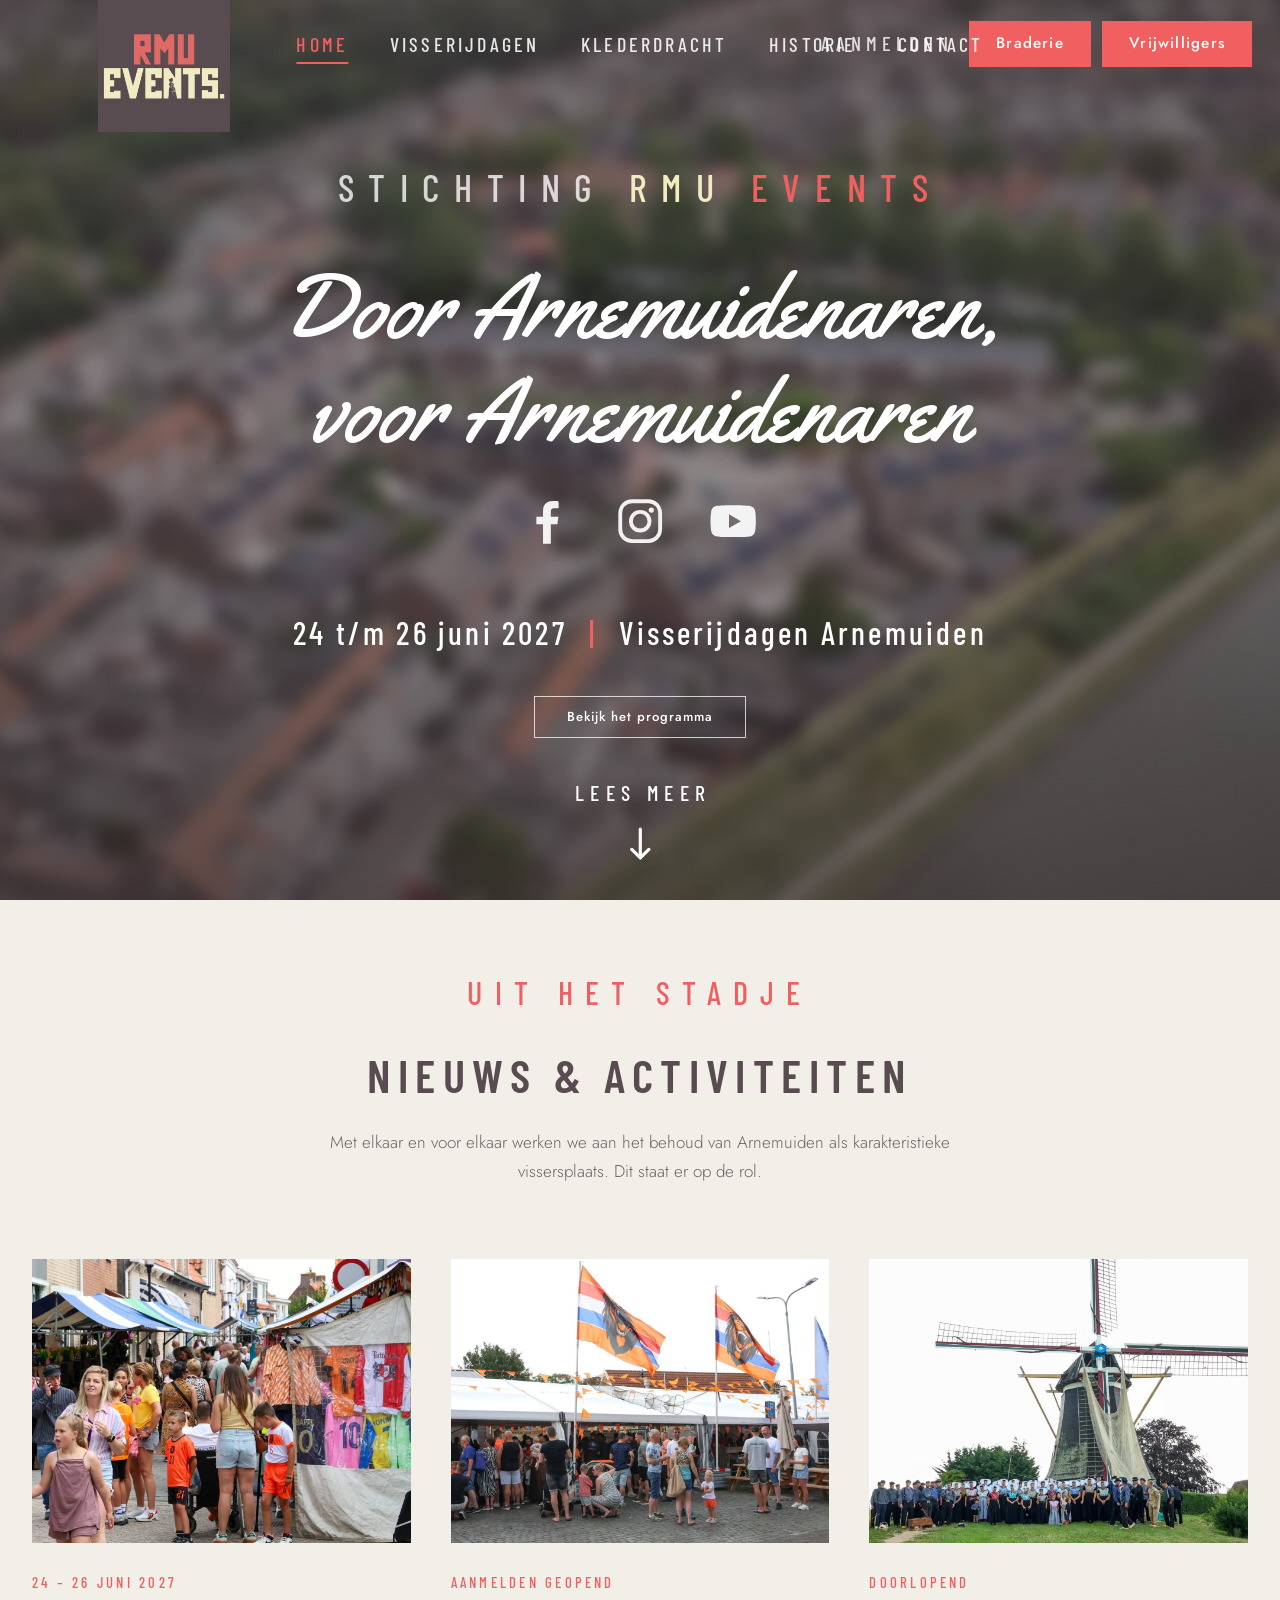
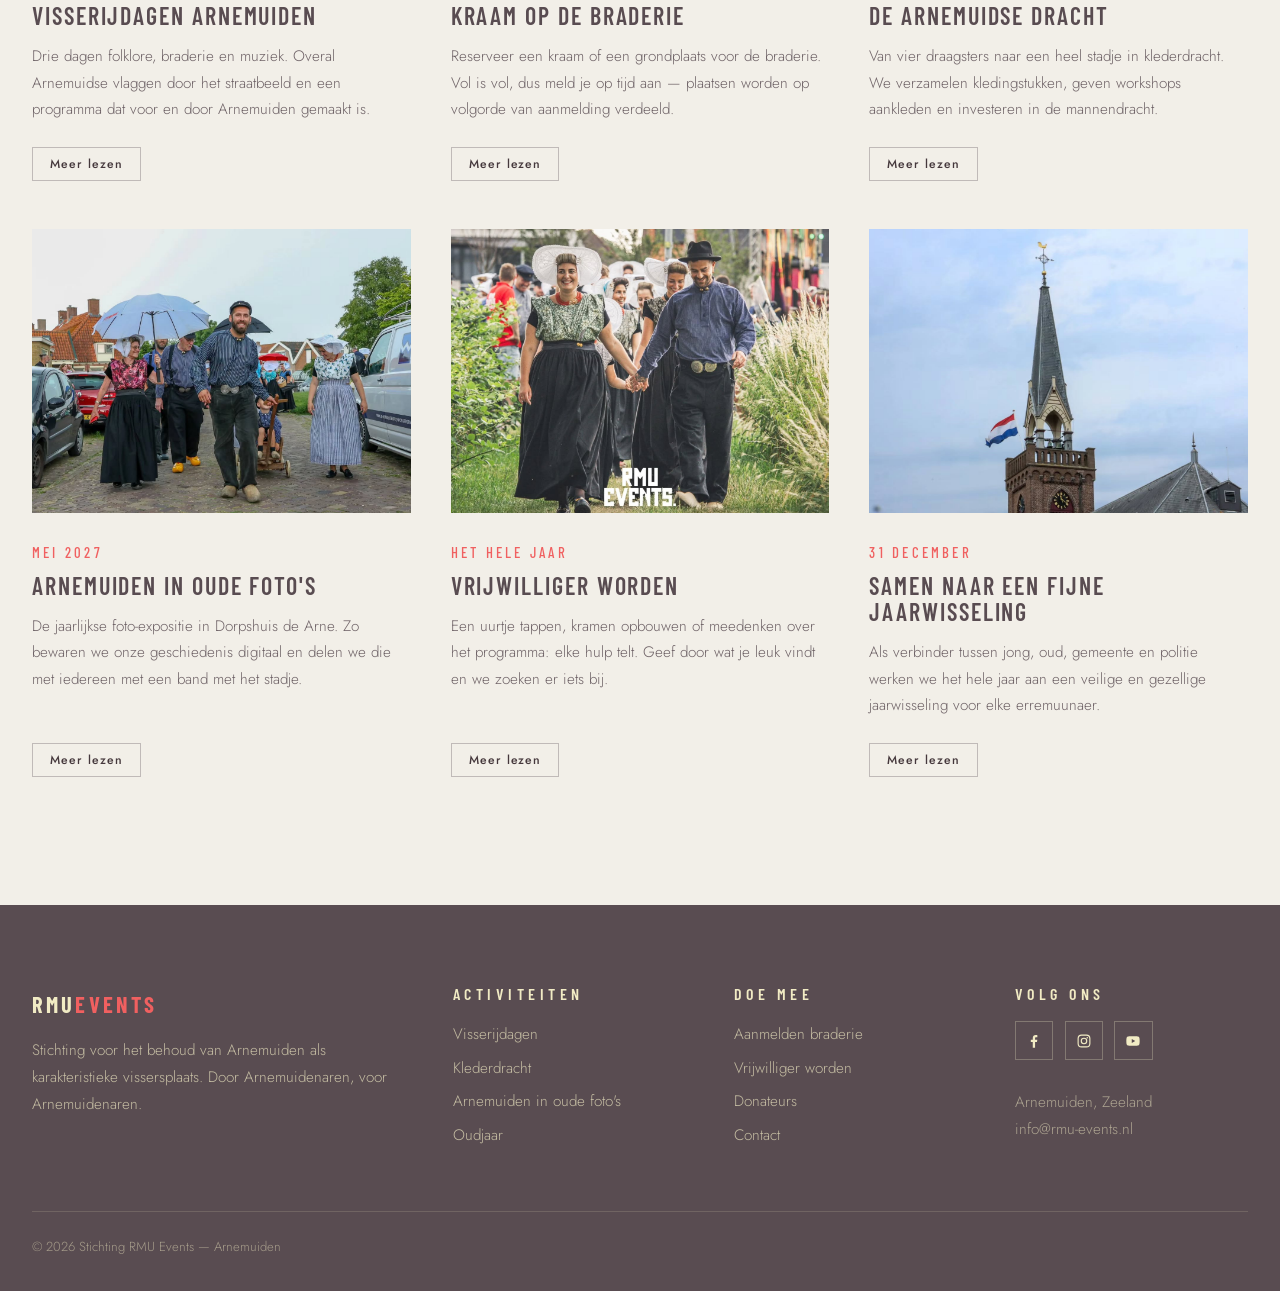
==== RMUEvents1/index.html @ 6e32f677 "RMUEvents1" ====
<!DOCTYPE html>
<html lang="nl">
<head>
  <meta charset="utf-8">
  <meta name="viewport" content="width=device-width, initial-scale=1">
  <title>RMU Events — Arnemuiden</title>
  <meta name="description" content="Stichting RMU Events, Arnemuiden. Voor het behoud van ons stadje als karakteristieke vissersplaats: Visserijdagen, klederdracht, historie en oudjaar.">
  <link rel="icon" href="assets/img/logo-rmu.png">
  <link rel="preconnect" href="https://fonts.googleapis.com">
  <link rel="preconnect" href="https://fonts.gstatic.com" crossorigin>
  <link href="https://fonts.googleapis.com/css2?family=Barlow+Condensed:wght@400;500;600;700&family=Jost:wght@300;400;500;600&family=Yellowtail&display=swap" rel="stylesheet">
  <link rel="stylesheet" href="assets/css/style.css">
</head>
<body>

<a class="skip-link" href="#nieuws">Naar de inhoud</a>

<!-- ============ Menubalk ============ -->
<header id="header">
  <div class="header-inner">

    <a class="logo" href="#top" aria-label="RMU Events — naar boven">
      <img src="assets/img/logo-rmu.png" alt="RMU Events Arnemuiden">
    </a>

    <nav class="nav-main" aria-label="Hoofdmenu">
      <ul>
        <li><a href="#top" class="is-current">Home</a></li>
        <li><a href="#nieuws">Visserijdagen</a></li>
        <li><a href="#nieuws">Klederdracht</a></li>
        <li><a href="#nieuws">Historie</a></li>
        <li><a href="#contact">Contact</a></li>
      </ul>
    </nav>

    <div class="nav-actions">
      <span class="actions-label">Aanmelden</span>
      <a class="button primary" href="#nieuws">Braderie</a>
      <a class="button primary" href="#nieuws">Vrijwilligers</a>
    </div>

    <button id="menu-toggle" class="menu-toggle" aria-label="Menu openen" aria-expanded="false" aria-controls="menu-paneel">
      <span class="bars" aria-hidden="true"><span></span><span></span><span></span></span>
    </button>

  </div>
</header>

<!-- Uitklapmenu op smalle schermen -->
<div id="menu-overlay" hidden></div>
<aside id="menu-paneel" class="menu-paneel" aria-label="Menu" hidden>
  <button id="menu-sluiten" class="menu-sluiten" aria-label="Menu sluiten">
    <svg viewBox="0 0 24 24" fill="none" stroke="currentColor" stroke-width="1.8" stroke-linecap="round" aria-hidden="true"><path d="M6 6l12 12M18 6L6 18"/></svg>
  </button>

  <nav aria-label="Menu">
    <ul class="menu-links">
      <li><a href="#top">Home</a></li>
      <li><a href="#nieuws">Visserijdagen</a></li>
      <li><a href="#nieuws">Klederdracht</a></li>
      <li><a href="#nieuws">Historie</a></li>
      <li><a href="#contact">Contact</a></li>
    </ul>
  </nav>

  <div class="menu-aanmelden">
    <h2>Aanmelden</h2>
    <a class="button primary fit" href="#nieuws">Braderie</a>
    <a class="button ghost fit" href="#nieuws">Vrijwilligers</a>
  </div>

  <ul class="menu-socials">
    <li><a href="https://www.facebook.com/rmuevents" aria-label="Facebook"><svg viewBox="0 0 24 24" aria-hidden="true"><path d="M13.6 22v-8.6h2.9l.43-3.36H13.6V7.9c0-.97.27-1.63 1.66-1.63h1.78V3.26c-.31-.04-1.36-.13-2.58-.13-2.55 0-4.3 1.56-4.3 4.42v2.47H7.23v3.36h2.93V22z"/></svg></a></li>
    <li><a href="https://www.instagram.com/rmuevents/" aria-label="Instagram"><svg viewBox="0 0 24 24" aria-hidden="true"><rect x="3.2" y="3.2" width="17.6" height="17.6" rx="5.2" fill="none" stroke="currentColor" stroke-width="1.7"/><circle cx="12" cy="12" r="4.1" fill="none" stroke="currentColor" stroke-width="1.7"/><circle cx="16.9" cy="7.1" r="1.15"/></svg></a></li>
    <li><a href="https://www.youtube.com/@StichtingRMUEvents" aria-label="YouTube"><svg viewBox="0 0 24 24" aria-hidden="true"><path fill-rule="evenodd" clip-rule="evenodd" d="M21.58 7.19a2.51 2.51 0 0 0-1.77-1.78C18.25 5 12 5 12 5s-6.25 0-7.81.41c-.86.23-1.54.91-1.77 1.78C2 8.76 2 12 2 12s0 3.24.42 4.81c.23.87.91 1.55 1.77 1.78C5.75 19 12 19 12 19s6.25 0 7.81-.41a2.51 2.51 0 0 0 1.77-1.78C22 15.24 22 12 22 12s0-3.24-.42-4.81zM10.15 15.02V8.98L15.4 12z"/></svg></a></li>
  </ul>
</aside>

<!-- ============ Banner ============ -->
<section id="top" class="hero">
  <div class="hero-media">
    <video class="hero-video" autoplay muted loop playsinline preload="auto" poster="assets/img/banner.jpg">
      <source src="assets/video/banner.webm" type="video/webm">
      <source src="assets/video/banner.mp4" type="video/mp4">
    </video>
  </div>
  <div class="hero-overlay" aria-hidden="true"></div>

  <div class="hero-inner">
    <p class="eyebrow">Stichting <span class="merk">RMU <span>Events</span></span></p>
    <h1 class="hero-titel">Door Arnemuidenaren, <br>voor Arnemuidenaren</h1>

    <ul class="hero-socials">
      <li><a href="https://www.facebook.com/rmuevents" aria-label="Facebook"><svg viewBox="0 0 24 24" aria-hidden="true"><path d="M13.6 22v-8.6h2.9l.43-3.36H13.6V7.9c0-.97.27-1.63 1.66-1.63h1.78V3.26c-.31-.04-1.36-.13-2.58-.13-2.55 0-4.3 1.56-4.3 4.42v2.47H7.23v3.36h2.93V22z"/></svg></a></li>
      <li><a href="https://www.instagram.com/rmuevents/" aria-label="Instagram"><svg viewBox="0 0 24 24" aria-hidden="true"><rect x="3.2" y="3.2" width="17.6" height="17.6" rx="5.2" fill="none" stroke="currentColor" stroke-width="1.7"/><circle cx="12" cy="12" r="4.1" fill="none" stroke="currentColor" stroke-width="1.7"/><circle cx="16.9" cy="7.1" r="1.15"/></svg></a></li>
      <li><a href="https://www.youtube.com/@StichtingRMUEvents" aria-label="YouTube"><svg viewBox="0 0 24 24" aria-hidden="true"><path fill-rule="evenodd" clip-rule="evenodd" d="M21.58 7.19a2.51 2.51 0 0 0-1.77-1.78C18.25 5 12 5 12 5s-6.25 0-7.81.41c-.86.23-1.54.91-1.77 1.78C2 8.76 2 12 2 12s0 3.24.42 4.81c.23.87.91 1.55 1.77 1.78C5.75 19 12 19 12 19s6.25 0 7.81-.41a2.51 2.51 0 0 0 1.77-1.78C22 15.24 22 12 22 12s0-3.24-.42-4.81zM10.15 15.02V8.98L15.4 12z"/></svg></a></li>
    </ul>

    <p class="hero-meta">24 t/m 26 juni 2027 <span>|</span> Visserijdagen Arnemuiden</p>

    <a class="button hero-knop" href="#nieuws">Bekijk het programma</a>
  </div>

  <a class="hero-pijl" href="#nieuws" aria-label="Lees meer over onze activiteiten">
    <span class="hero-pijl-label">Lees meer</span>
    <svg viewBox="0 0 24 36" fill="none" stroke="currentColor" stroke-width="3" stroke-linecap="round" stroke-linejoin="round" aria-hidden="true"><path d="M12 3v26"/><path d="M4 22l8 8 8-8"/></svg>
  </a>
</section>

<!-- ============ Nieuws ============ -->
<main>
<section id="nieuws" class="nieuws">
  <div class="container">

    <header class="sectie-kop">
      <p class="eyebrow">Uit het stadje</p>
      <h2>Nieuws &amp; activiteiten</h2>
      <p class="sectie-intro">Met elkaar en voor elkaar werken we aan het behoud van Arnemuiden als
        karakteristieke vissersplaats. Dit staat er op de rol.</p>
    </header>

    <div class="nieuws-raster">

      <article class="nieuws-item">
        <a class="nieuws-beeld" href="#nieuws"><img src="assets/img/braderie.jpg" alt="Drukte op de braderie: kramen en bezoekers in de straten van Arnemuiden"></a>
        <div class="nieuws-inhoud">
          <p class="meta">24 – 26 juni 2027</p>
          <h3><a href="#nieuws">Visserijdagen Arnemuiden</a></h3>
          <p>Drie dagen folklore, braderie en muziek. Overal Arnemuidse vlaggen door het straatbeeld
            en een programma dat voor en door Arnemuiden gemaakt is.</p>
          <a class="button small" href="#nieuws">Meer lezen</a>
        </div>
      </article>

      <article class="nieuws-item">
        <a class="nieuws-beeld" href="#nieuws"><img src="assets/img/feesttent.jpg" alt="Feesttent met oranje vlaggenlijnen tijdens de Visserijdagen" loading="lazy"></a>
        <div class="nieuws-inhoud">
          <p class="meta">Aanmelden geopend</p>
          <h3><a href="#nieuws">Kraam op de braderie</a></h3>
          <p>Reserveer een kraam of een grondplaats voor de braderie. Vol is vol, dus meld je op tijd
            aan — plaatsen worden op volgorde van aanmelding verdeeld.</p>
          <a class="button small" href="#nieuws">Meer lezen</a>
        </div>
      </article>

      <article class="nieuws-item">
        <a class="nieuws-beeld" href="#nieuws"><img src="assets/img/klederdracht.jpg" alt="Groepsfoto van tientallen Arnemuidenaren in klederdracht voor de molen" loading="lazy"></a>
        <div class="nieuws-inhoud">
          <p class="meta">Doorlopend</p>
          <h3><a href="#nieuws">De Arnemuidse dracht</a></h3>
          <p>Van vier draagsters naar een heel stadje in klederdracht. We verzamelen kledingstukken,
            geven workshops aankleden en investeren in de mannendracht.</p>
          <a class="button small" href="#nieuws">Meer lezen</a>
        </div>
      </article>

      <article class="nieuws-item">
        <a class="nieuws-beeld" href="#nieuws"><img src="assets/img/oude-fotos.jpg" alt="Stoet in klederdracht met parasols door de straten van Arnemuiden" loading="lazy"></a>
        <div class="nieuws-inhoud">
          <p class="meta">Mei 2027</p>
          <h3><a href="#nieuws">Arnemuiden in oude foto's</a></h3>
          <p>De jaarlijkse foto-expositie in Dorpshuis de Arne. Zo bewaren we onze geschiedenis
            digitaal en delen we die met iedereen met een band met het stadje.</p>
          <a class="button small" href="#nieuws">Meer lezen</a>
        </div>
      </article>

      <article class="nieuws-item">
        <a class="nieuws-beeld" href="#nieuws"><img src="assets/img/vrijwilligers.jpg" alt="Arnemuidenaren in klederdracht lopen hand in hand over het festivalterrein" loading="lazy"></a>
        <div class="nieuws-inhoud">
          <p class="meta">Het hele jaar</p>
          <h3><a href="#nieuws">Vrijwilliger worden</a></h3>
          <p>Een uurtje tappen, kramen opbouwen of meedenken over het programma: elke hulp telt.
            Geef door wat je leuk vindt en we zoeken er iets bij.</p>
          <a class="button small" href="#nieuws">Meer lezen</a>
        </div>
      </article>

      <article class="nieuws-item">
        <a class="nieuws-beeld" href="#nieuws"><img src="assets/img/oudjaar.jpg" alt="De toren van de kerk in Arnemuiden met de Nederlandse vlag" loading="lazy"></a>
        <div class="nieuws-inhoud">
          <p class="meta">31 december</p>
          <h3><a href="#nieuws">Samen naar een fijne jaarwisseling</a></h3>
          <p>Als verbinder tussen jong, oud, gemeente en politie werken we het hele jaar aan een
            veilige en gezellige jaarwisseling voor elke erremuunaer.</p>
          <a class="button small" href="#nieuws">Meer lezen</a>
        </div>
      </article>

    </div>
  </div>
</section>
</main>

<!-- ============ Voettekst ============ -->
<footer id="contact" class="voettekst">
  <div class="container voet-raster">
    <div class="voet-merk">
      <p class="wordmark">RMU<span>Events</span></p>
      <p>Stichting voor het behoud van Arnemuiden als karakteristieke vissersplaats.
        Door Arnemuidenaren, voor Arnemuidenaren.</p>
    </div>

    <div class="voet-kolom">
      <h2>Activiteiten</h2>
      <ul>
        <li><a href="#nieuws">Visserijdagen</a></li>
        <li><a href="#nieuws">Klederdracht</a></li>
        <li><a href="#nieuws">Arnemuiden in oude foto's</a></li>
        <li><a href="#nieuws">Oudjaar</a></li>
      </ul>
    </div>

    <div class="voet-kolom">
      <h2>Doe mee</h2>
      <ul>
        <li><a href="#nieuws">Aanmelden braderie</a></li>
        <li><a href="#nieuws">Vrijwilliger worden</a></li>
        <li><a href="#nieuws">Donateurs</a></li>
        <li><a href="#contact">Contact</a></li>
      </ul>
    </div>

    <div class="voet-kolom">
      <h2>Volg ons</h2>
      <ul class="voet-socials">
        <li><a href="https://www.facebook.com/rmuevents" aria-label="Facebook"><svg viewBox="0 0 24 24" aria-hidden="true"><path d="M13.6 22v-8.6h2.9l.43-3.36H13.6V7.9c0-.97.27-1.63 1.66-1.63h1.78V3.26c-.31-.04-1.36-.13-2.58-.13-2.55 0-4.3 1.56-4.3 4.42v2.47H7.23v3.36h2.93V22z"/></svg></a></li>
        <li><a href="https://www.instagram.com/rmuevents/" aria-label="Instagram"><svg viewBox="0 0 24 24" aria-hidden="true"><rect x="3.2" y="3.2" width="17.6" height="17.6" rx="5.2" fill="none" stroke="currentColor" stroke-width="1.7"/><circle cx="12" cy="12" r="4.1" fill="none" stroke="currentColor" stroke-width="1.7"/><circle cx="16.9" cy="7.1" r="1.15"/></svg></a></li>
        <li><a href="https://www.youtube.com/@StichtingRMUEvents" aria-label="YouTube"><svg viewBox="0 0 24 24" aria-hidden="true"><path fill-rule="evenodd" clip-rule="evenodd" d="M21.58 7.19a2.51 2.51 0 0 0-1.77-1.78C18.25 5 12 5 12 5s-6.25 0-7.81.41c-.86.23-1.54.91-1.77 1.78C2 8.76 2 12 2 12s0 3.24.42 4.81c.23.87.91 1.55 1.77 1.78C5.75 19 12 19 12 19s6.25 0 7.81-.41a2.51 2.51 0 0 0 1.77-1.78C22 15.24 22 12 22 12s0-3.24-.42-4.81zM10.15 15.02V8.98L15.4 12z"/></svg></a></li>
      </ul>
      <p class="voet-adres">Arnemuiden, Zeeland<br>info@rmu-events.nl</p>
    </div>
  </div>

  <div class="container voet-onder">
    <p>&copy; <span id="jaar">2026</span> Stichting RMU Events — Arnemuiden</p>
  </div>
</footer>

<script src="assets/js/site.js"></script>
</body>
</html>
---- RMUEvents1/assets/css/style.css ----
/* ============================================================
   RMU Events — statische homepage (voorstel 1)

   Layout en typografie naar het Wix-sjabloon "Be.Spirit Festival":
   fullscreen banner, zwevende balk met gecentreerd menu, knop
   rechtsboven, brede letterspatiëring in condensed hoofdletters.
   Nieuwsblokken naar HTML5 UP "Editorial".

   Kleuren komen van de bestaande RMU Events-site (het logo):
     #594c51 pruim · #f1ebc4 crème · #f06060 koraal
   ============================================================ */

/* ---------- Tokens ---------- */
:root {
  --plum:        #594c51;
  --plum-dark:   #46393d;
  --plum-darker: #382e31;
  --ink:         #45383c;
  --text:        #6f6367;
  --text-soft:   #97898d;
  --cream:       #f1ebc4;
  --cream-soft:  #f8f4dd;
  --coral:       #f06060;
  --coral-deep:  #d9504f;

  --bg:      #f2efe8;
  --card:    #ffffff;
  --border:  rgba(89, 76, 81, .19);
  --border-2: rgba(89, 76, 81, .32);

  --font-head: "Barlow Condensed", "Haettenschweiler", "Arial Narrow", sans-serif;
  --font-body: "Jost", "Segoe UI", Helvetica, Arial, sans-serif;
  --font-script: "Yellowtail", "Brush Script MT", cursive;

  --header-h: 5.5rem;
  --header-h-klein: 4.5rem;

  /* Hoeveel de bannervideo vervaagt. Eén plek, zodat de zachte
     schaalvergroting (die de vervaagde randen wegwerkt) meeloopt. */
  --hero-blur: 8px;
}

/* ---------- Reset ---------- */
*, *::before, *::after { box-sizing: border-box; }

html {
  -webkit-text-size-adjust: 100%;
  scroll-behavior: smooth;
  /* De balk staat vast bovenaan; ankers mogen er niet onder duiken. */
  scroll-padding-top: var(--header-h);
}

body {
  margin: 0;
  background: var(--bg);
  color: var(--text);
  font-family: var(--font-body);
  font-size: 17px;
  font-weight: 300;
  line-height: 1.75;
  -webkit-font-smoothing: antialiased;
}
body.menu-open { overflow: hidden; }

img { display: block; max-width: 100%; height: auto; border: 0; }
svg { display: block; }

h1, h2, h3, h4 {
  font-family: var(--font-head);
  font-weight: 600;
  color: var(--ink);
  line-height: 1.1;
  margin: 0 0 .5em 0;
  text-transform: uppercase;
  letter-spacing: .12em;
}

p { margin: 0 0 1.5em 0; }
p:last-child { margin-bottom: 0; }

a { color: var(--coral); text-decoration: none; transition: color .2s ease, background-color .2s ease, border-color .2s ease; }
a:hover { color: var(--coral-deep); }

ul { margin: 0; padding: 0; list-style: none; }

::selection { background: var(--coral); color: #fff; }
:focus-visible { outline: 2px solid var(--coral); outline-offset: 3px; }

.container {
  width: calc(100% - 4rem);
  max-width: 76rem;
  margin: 0 auto;
}

.skip-link {
  position: absolute; left: 50%; top: 0;
  transform: translate(-50%, -140%);
  z-index: 11000;
  background: var(--plum-dark); color: var(--cream);
  padding: .75em 1.5em;
  font-family: var(--font-head);
  font-size: .9rem; letter-spacing: .25em; text-transform: uppercase;
}
.skip-link:focus { transform: translate(-50%, 0); color: var(--cream); }

/* ---------- Knoppen ---------- */
.button {
  display: inline-flex;
  align-items: center;
  justify-content: center;
  font-family: var(--font-body);
  font-weight: 500;
  font-size: .82rem;
  letter-spacing: .08em;
  line-height: 1;
  padding: .95em 1.7em;
  border: solid 1px transparent;
  background: transparent;
  color: var(--ink);
  cursor: pointer;
  white-space: nowrap;
  transition: background-color .2s ease, color .2s ease, border-color .2s ease;
}
.button.primary { background: var(--coral); border-color: var(--coral); color: #fff; }
.button.primary:hover { background: var(--coral-deep); border-color: var(--coral-deep); color: #fff; }
.button.ghost { border-color: rgba(255, 255, 255, .55); color: #fff; }
.button.ghost:hover { background: rgba(255, 255, 255, .14); color: #fff; border-color: #fff; }
.button.small { padding: .8em 1.4em; font-size: .76rem; border-color: var(--border-2); color: var(--ink); }
.button.small:hover { border-color: var(--coral); color: var(--coral); }
.button.fit { display: flex; width: 100%; }

/* Kleine crème-tekst boven koppen, precies zoals in het sjabloon. */
.eyebrow {
  font-family: var(--font-head);
  font-weight: 500;
  font-size: 2rem;
  letter-spacing: .38em;
  text-transform: uppercase;
  margin: 0 0 .9em 0;
}

/* ============================================================
   Menubalk
   ============================================================ */
#header {
  position: fixed;
  top: 0; left: 0; right: 0;
  z-index: 500;
  height: var(--header-h);
  background: transparent;
  transition: background-color .35s ease, height .35s ease, box-shadow .35s ease;
}

.header-inner {
  position: relative;
  height: 100%;
  display: flex;
  align-items: center;
  gap: 1.5rem;
  padding: 0 1.75rem 0 0;
}

/* --- Logo: alleen de afbeelding, vult het hele vlak.
       Rust 10px uit de hoek; staat op de banner een eigen breedte naar rechts
       en anderhalf keer zo groot, en schuift op ware grootte terug in de hoek
       zodra de balk vast wordt. Het groeipunt ligt linksboven, anders loopt de
       vergroting boven de schermrand af. --- */
#header .logo {
  display: block;
  align-self: stretch;
  aspect-ratio: 1;
  margin: 0 0 0 10px;
  padding: 0;
  background: var(--cream);
  line-height: 0;
  transform-origin: left top;
  transform: translateX(100%) scale(1.5);
  transition: transform .35s ease;
}
#header .logo img {
  display: block;
  width: 100%;
  height: 100%;
  object-fit: cover;
}

/* --- Gecentreerd menu --- */
#header .nav-main {
  position: absolute;
  left: 50%;
  transform: translateX(-50%);
}
#header .nav-main ul { display: flex; gap: 2.6rem; }
#header .nav-main a {
  font-family: var(--font-head);
  font-weight: 500;
  font-size: 1.25rem;
  letter-spacing: .16em;
  text-transform: uppercase;
  color: rgba(255, 255, 255, .88);
  padding: .4em 0;
  position: relative;
}
#header .nav-main a::after {
  content: "";
  position: absolute;
  left: 0; right: 0; bottom: 0;
  height: 2px;
  background: var(--coral);
  transform: scaleX(0);
  transition: transform .25s ease;
}
#header .nav-main a:hover,
#header .nav-main a.is-current { color: var(--coral); }
#header .nav-main a:hover::after,
#header .nav-main a.is-current::after { transform: scaleX(1); }

/* --- Label + twee knoppen rechtsboven --- */
.nav-actions {
  margin-left: auto;
  display: flex;
  align-items: center;
  gap: .7rem;
}
.nav-actions .button {
  font-size: 0.9em;
}
.actions-label {
  font-family: var(--font-head);
  font-weight: 500;
  font-size: 1.25rem;
  letter-spacing: .26em;
  text-transform: uppercase;
  color: rgba(255, 255, 255, .8);
  margin-right: .3rem;
  transition: color .35s ease;
}

/* --- Hamburger (alleen smal) --- */
.menu-toggle {
  display: none;
  margin-left: auto;
  width: 3rem; height: 3rem;
  align-items: center;
  justify-content: center;
  background: none;
  border: 0;
  color: #fff;
  cursor: pointer;
  transition: color .35s ease;
}
.menu-toggle .bars { display: block; width: 1.6rem; }
.menu-toggle .bars span {
  display: block;
  height: 2px;
  background: currentColor;
  margin: .32rem 0;
  transition: transform .3s ease, opacity .2s ease;
}

/* --- Balk zodra hij van de banner af scrolt --- */
#header.is-vast {
  height: var(--header-h-klein);
  background: var(--plum);
  box-shadow: 0 2px 24px rgba(56, 46, 49, .28);
}
/* Het logovlak blijft crème; alleen de balk eromheen verkleurt. */
#header.is-vast .logo { transform: translateX(0) scale(1); }
#header.is-vast .nav-main a { color: rgba(241, 235, 196, .82); }
#header.is-vast .nav-main a:hover,
#header.is-vast .nav-main a.is-current { color: var(--coral); }
#header.is-vast .actions-label { color: rgba(241, 235, 196, .7); }
#header.is-vast .button.ghost { border-color: rgba(241, 235, 196, .5); color: var(--cream); }
#header.is-vast .button.ghost:hover { background: var(--cream); color: var(--plum-dark); border-color: var(--cream); }
#header.is-vast .menu-toggle { color: var(--cream); }

/* Liever een lichte balk dan een pruimkleurige? Haal het commentaar om
   dit blok weg; het overschrijft de regels hierboven één op één.

#header.is-vast { background: var(--cream-soft); box-shadow: 0 2px 20px rgba(89, 76, 81, .16); }
#header.is-vast .nav-main a { color: var(--plum); }
#header.is-vast .actions-label { color: var(--text-soft); }
#header.is-vast .button.ghost { border-color: var(--border-2); color: var(--plum); }
#header.is-vast .button.ghost:hover { background: var(--plum); color: var(--cream); border-color: var(--plum); }
#header.is-vast .menu-toggle { color: var(--plum); }
*/

/* ============================================================
   Uitklapmenu (smal scherm)
   ============================================================ */
#menu-overlay {
  position: fixed; inset: 0;
  z-index: 600;
  background: rgba(56, 46, 49, .6);
  opacity: 0;
  transition: opacity .35s ease;
}
body.menu-open #menu-overlay { opacity: 1; }

.menu-paneel {
  position: fixed;
  top: 0; right: 0; bottom: 0;
  z-index: 700;
  width: 22rem;
  max-width: 88vw;
  background: var(--plum-dark);
  color: rgba(241, 235, 196, .75);
  padding: 5rem 2.5rem 3rem;
  overflow-y: auto;
  transform: translateX(100%);
  transition: transform .35s cubic-bezier(.4, 0, .2, 1);
  box-shadow: -20px 0 60px -20px rgba(0, 0, 0, .5);
}
body.menu-open .menu-paneel { transform: translateX(0); }

.menu-sluiten {
  position: absolute; top: 1.4rem; right: 1.6rem;
  width: 2.6rem; height: 2.6rem;
  display: grid; place-items: center;
  background: none; border: 0; cursor: pointer;
  color: rgba(241, 235, 196, .75);
}
.menu-sluiten:hover { color: var(--coral); }
.menu-sluiten svg { width: 1.2rem; height: 1.2rem; }

.menu-links li { border-bottom: solid 1px rgba(241, 235, 196, .14); }
.menu-links li:first-child { border-top: solid 1px rgba(241, 235, 196, .14); }
.menu-links a {
  display: block;
  padding: .95em 0;
  font-family: var(--font-head);
  font-weight: 500;
  font-size: 1.25rem;
  letter-spacing: .16em;
  text-transform: uppercase;
  color: var(--cream);
}
.menu-links a:hover { color: var(--coral); }

/* De twee knoppen uit de balk komen hier terug, onder hetzelfde
   kopje "Aanmelden" dat op breed scherm het label ervoor is. */
.menu-aanmelden { margin: 2.5rem 0 2rem; }
.menu-aanmelden h2 {
  font-size: 1rem;
  letter-spacing: .3em;
  color: rgba(241, 235, 196, .6);
  margin-bottom: 1.1em;
}
.menu-aanmelden .button + .button { margin-top: .7rem; }
.menu-aanmelden .button.ghost { border-color: rgba(241, 235, 196, .5); color: var(--cream); }
.menu-aanmelden .button.ghost:hover { background: var(--cream); color: var(--plum-dark); }

.menu-socials { display: flex; gap: 1rem; }
.menu-socials a {
  display: grid; place-items: center;
  width: 3.4rem; height: 3.4rem;
  border: solid 1px rgba(241, 235, 196, .28);
  color: var(--cream);
}
.menu-socials svg { width: 1.7rem; height: 1.7rem; fill: currentColor; }
.menu-socials a:hover { background: var(--coral); border-color: var(--coral); color: #fff; }

/* ============================================================
   Banner
   ============================================================ */
.hero {
  position: relative;
  min-height: 100vh;
  min-height: 100svh;
  display: flex;
  align-items: center;
  justify-content: center;
  overflow: hidden;
  background: var(--plum-darker);
  text-align: center;
  color: #fff;
}

.hero-media { position: absolute; inset: 0; }
.hero-video,
.hero-media img {
  width: 100%; height: 100%;
  object-fit: cover;
  /* De blur trekt de randen naar binnen; de schaal duwt ze weer
     buiten beeld, anders zie je een lichte rand rond de video. */
  filter: blur(var(--hero-blur));
  transform: scale(1.06);
}

/* Donkere pruimwas over de video, zodat de witte tekst leesbaar
   blijft ongeacht welke beelden erin komen. */
.hero-overlay {
  position: absolute; inset: 0;
  background:
    linear-gradient(to bottom, rgba(56, 46, 49, .55) 0%, rgba(56, 46, 49, .32) 38%, rgba(56, 46, 49, .62) 100%),
    radial-gradient(ellipse at center, rgba(56, 46, 49, .1) 0%, rgba(56, 46, 49, .5) 100%);
}

.hero-inner {
  position: relative;
  z-index: 1;
  width: calc(100% - 3rem);
  max-width: 56rem;
  padding: var(--header-h) 0 6rem;
}

/* Meeschalen met .hero-titel. Die staat op clamp(3rem, 7.2vw, 6rem): hij
   groeit tussen 667px en 1333px schermbreedte. Deze regel gebruikt dezelfde
   verhouding (0,4167 x zo groot), dus beide beginnen en stoppen met groeien
   op precies dezelfde breedte.

   Waarom de 7.2vw uit de titel hier niet werkt: bij die snelheid zit de
   eyebrow al op 556px op zijn maximum en staat hij op elk normaal scherm
   stil, terwijl de titel doorgroeit. */
.hero .eyebrow {
  font-size: clamp(1.5rem, 3vw, 2.5rem);
  color: rgba(255, 255, 255, .78);
}
/* Zelfde behandeling als het woordmerk in de balk en de voettekst:
   "RMU" zwaarder en vol wit, "Events" in koraal. */
.hero .eyebrow .merk { color: var(--cream); }
.hero .eyebrow .merk span { color: var(--coral); }

.hero-titel {
  font-family: var(--font-script);
  font-weight: 400;
  font-size: clamp(3rem, 7.2vw, 6rem);
  line-height: 1.12;
  letter-spacing: 0;
  text-transform: none;
  color: #fff;
  margin: 0 0 .35em;
  text-shadow: 0 4px 30px rgba(56, 46, 49, .45);
}

.hero-socials {
  display: flex;
  justify-content: center;
  gap: 2.4rem;
  margin: 0 0 3.5rem;
}
.hero-socials a { color: #fff; opacity: .92; }
.hero-socials svg { width: 3.4rem; height: 3.4rem; fill: currentColor; }
.hero-socials a:hover { color: var(--coral); opacity: 1; }

.hero-meta {
  font-family: var(--font-head);
  font-weight: 500;
  font-size: 2rem;
  letter-spacing: .1em;
  color: #fff;
  margin: 0 0 2.2rem;
}
.hero-meta span { color: var(--coral); margin: 0 .4em; }

.hero-knop {
  border-color: rgba(255, 255, 255, .75);
  color: #fff;
  padding: 1.05em 2.4em;
}
.hero-knop:hover { background: var(--coral); border-color: var(--coral); color: #fff; }

.hero-pijl {
  position: absolute;
  left: 50%;
  bottom: 2.2rem;
  transform: translateX(-50%);
  z-index: 1;
  display: flex;
  flex-direction: column;
  align-items: center;
  gap: .9rem;
  color: #fff;
  animation: zak 2.4s ease-in-out infinite;
  transition: opacity .3s ease;
}
/* De balk is doorzichtig zolang je op de banner staat, dus zonder dit
   schuift het pijltje er zichtbaar doorheen. site.js zet deze klasse
   zodra het pijltje de balk raakt. */
.hero-pijl.is-weg {
  opacity: 0;
  pointer-events: none;
}
.hero-pijl-label {
  font-family: var(--font-head);
  font-weight: 500;
  font-size: 1.35rem;
  letter-spacing: .3em;
  /* De tracking zet ruimte achter de laatste letter; die duwt het woord
     naar links ten opzichte van de pijl eronder. Dit haalt dat weg. */
  text-indent: .3em;
  text-transform: uppercase;
}
/* Op een druk bannerbeeld verdwijnt een dunne lijn; de schaduw houdt het
   pijltje leesbaar zonder er een vlak omheen te zetten. */
.hero-pijl svg {
  width: 1.9rem; height: 2.4rem;
  filter: drop-shadow(0 2px 6px rgba(56, 46, 49, .55));
}
.hero-pijl-label { text-shadow: 0 2px 8px rgba(56, 46, 49, .55); }
.hero-pijl:hover { color: var(--coral); }

@keyframes zak {
  0%, 100% { transform: translate(-50%, 0); }
  50%      { transform: translate(-50%, .5rem); }
}

/* ============================================================
   Nieuws
   ============================================================ */
.nieuws { padding: 4rem 0 8rem; background: var(--bg); }

.sectie-kop {
  text-align: center;
  max-width: 42rem;
  margin: 0 auto 4.5rem;
}
.sectie-kop .eyebrow { color: var(--coral); }
.sectie-kop h2 {
  font-size: clamp(2rem, 4vw, 2.9rem);
  letter-spacing: .16em;
  color: var(--plum);
  margin-bottom: .6em;
}
.sectie-intro { color: var(--text); }

.nieuws-raster {
  display: grid;
  grid-template-columns: repeat(3, 1fr);
  gap: 3rem 2.5rem;
}

.nieuws-item { display: flex; flex-direction: column; }

.nieuws-beeld {
  display: block;
  overflow: hidden;
  background: var(--plum-darker);
  aspect-ratio: 4 / 3;
}
.nieuws-beeld img {
  width: 100%; height: 100%;
  object-fit: cover;
  transition: transform .5s ease, opacity .3s ease;
}
.nieuws-beeld:hover img { transform: scale(1.05); opacity: .88; }

.nieuws-inhoud {
  display: flex;
  flex-direction: column;
  align-items: flex-start;
  flex: 1;
  padding: 1.7rem 0 0;
}
.nieuws-inhoud .meta {
  font-family: var(--font-head);
  font-weight: 500;
  font-size: .92rem;
  letter-spacing: .22em;
  text-transform: uppercase;
  color: var(--coral);
  margin: 0 0 .5em;
}
.nieuws-inhoud h3 {
  font-size: 1.5rem;
  letter-spacing: .08em;
  margin: 0 0 .55em;
}
.nieuws-inhoud h3 a { color: var(--plum); }
.nieuws-inhoud h3 a:hover { color: var(--coral); }
.nieuws-inhoud p { font-size: .95rem; margin-bottom: 1.6em; }
/* De knop hangt onderaan, zodat alle zes blokken op één lijn eindigen
   ook als de teksten verschillend lang zijn. */
.nieuws-inhoud .button { margin-top: auto; }

/* ============================================================
   Voettekst
   ============================================================ */
.voettekst {
  background: var(--plum);
  color: rgba(241, 235, 196, .7);
  padding: 5rem 0 2rem;
  font-size: .95rem;
}
.voet-raster {
  display: grid;
  grid-template-columns: 1.6fr 1fr 1fr 1fr;
  gap: 3rem;
}
.voet-merk .wordmark {
  font-family: var(--font-head);
  font-weight: 700;
  font-size: 1.4rem;
  letter-spacing: .14em;
  text-transform: uppercase;
  color: var(--cream);
  margin: 0 0 .6em;
}
.voet-merk .wordmark span { color: var(--coral); }

.voettekst h2 {
  font-size: 1rem;
  letter-spacing: .28em;
  color: var(--cream);
  margin-bottom: 1.2em;
}
.voet-kolom li { margin-bottom: .45em; }
.voet-kolom a { color: rgba(241, 235, 196, .7); }
.voet-kolom a:hover { color: var(--coral); }

.voet-socials { display: flex; gap: .7rem; margin-bottom: 1.4rem; }
.voet-socials a {
  display: grid; place-items: center;
  width: 2.4rem; height: 2.4rem;
  border: solid 1px rgba(241, 235, 196, .28);
  color: var(--cream);
}
.voet-socials svg { width: 1rem; height: 1rem; fill: currentColor; }
.voet-socials a:hover { background: var(--coral); border-color: var(--coral); color: #fff; }
.voet-adres { color: rgba(241, 235, 196, .55); }

.voet-onder {
  margin-top: 3.5rem;
  padding-top: 1.5rem;
  border-top: solid 1px rgba(241, 235, 196, .15);
  font-size: .82rem;
  color: rgba(241, 235, 196, .5);
}

/* ============================================================
   Responsief
   ============================================================ */

/* Vier nieuwsblokken passen niet meer in drieën. */
@media (max-width: 1180px) {
  .nieuws-raster { grid-template-columns: repeat(2, 1fr); }
}

/* Hier vallen menu én knoppen samen onder de hamburger. Het menu
   staat gecentreerd en de knoppen rechts; zodra die elkaar raken,
   klapt alles in. */
@media (max-width: 1100px) {
  #header .nav-main,
  .nav-actions { display: none; }
  .menu-toggle { display: flex; }
  .header-inner { padding-right: 1rem; }
}

@media (max-width: 900px) {
  .voet-raster { grid-template-columns: 1fr 1fr; gap: 2.5rem; }
  .voet-merk { grid-column: 1 / -1; }
}

@media (max-width: 760px) {
  body { font-size: 16px; }
  :root { --header-h: 4.5rem; --header-h-klein: 4rem; --hero-blur: 4px; }
  .container { width: calc(100% - 2.5rem); }
  .nieuws { padding: 4.5rem 0 5rem; }
  .nieuws-raster { grid-template-columns: 1fr; gap: 3rem; }
  .sectie-kop { margin-bottom: 3rem; }
  .hero-socials { margin-bottom: 2.5rem; }
  .hero-meta { font-size: 1.35rem; }
}

@media (max-width: 480px) {
  .voet-raster { grid-template-columns: 1fr; }
}

/* Wie beweging liever uit heeft, krijgt een stilstaand beeld. */
@media (prefers-reduced-motion: reduce) {
  html { scroll-behavior: auto; }
  .hero-pijl { animation: none; }
  *, *::before, *::after { transition-duration: .01ms !important; }
}
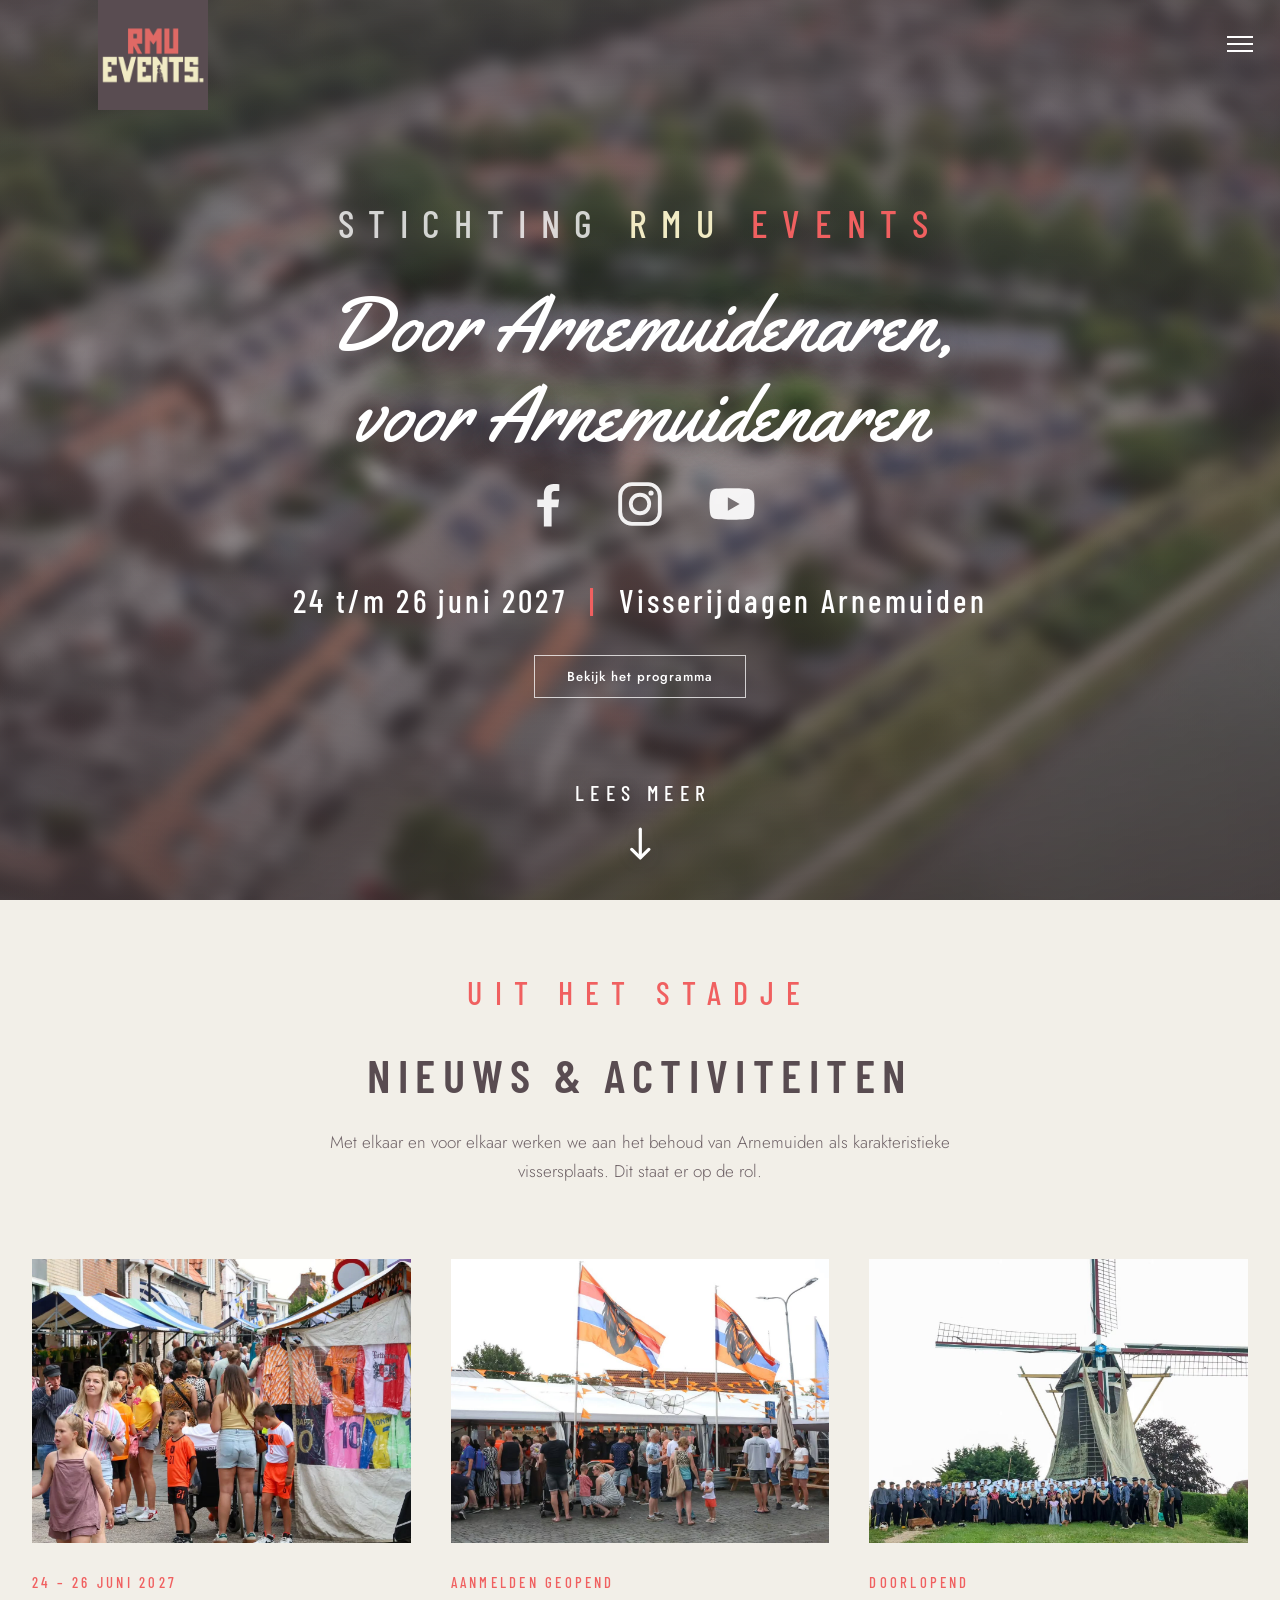
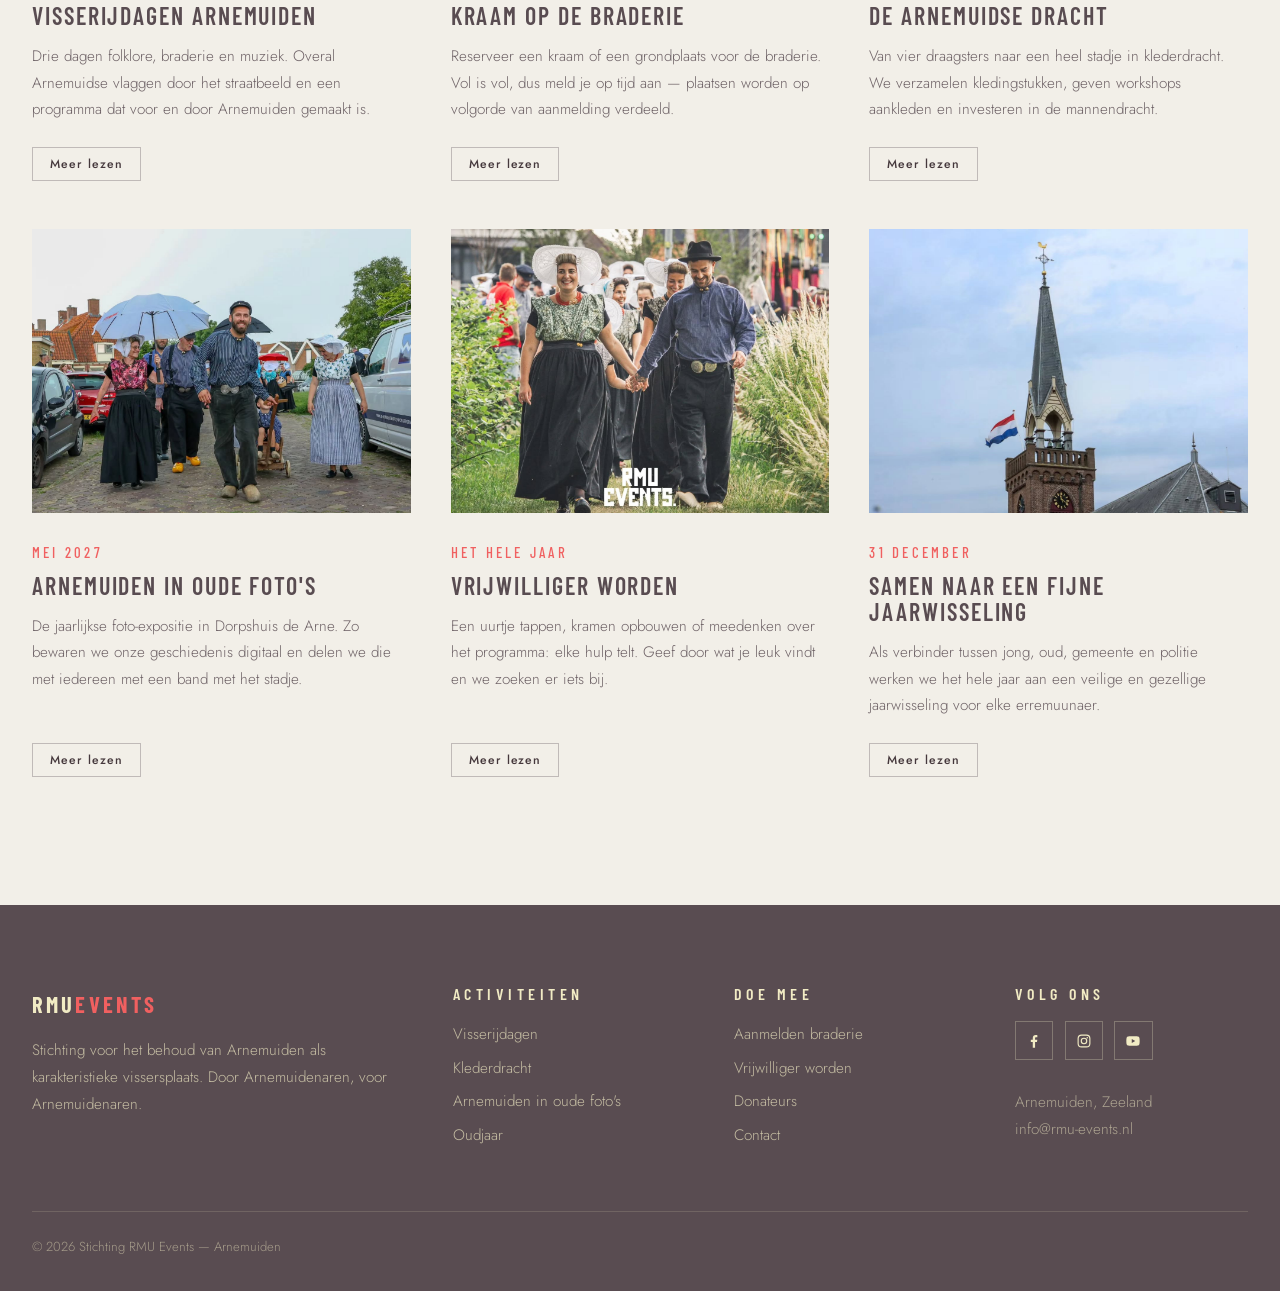
==== commit 82910d02: "Button color" ====
--- a/RMUEvents1/index.html
+++ b/RMUEvents1/index.html
@@ -66,7 +66,7 @@
   <div class="menu-aanmelden">
     <h2>Aanmelden</h2>
     <a class="button primary fit" href="#nieuws">Braderie</a>
-    <a class="button ghost fit" href="#nieuws">Vrijwilligers</a>
+    <a class="button primary fit" href="#nieuws">Vrijwilligers</a>
   </div>
 
   <ul class="menu-socials">
--- a/RMUEvents1/assets/css/style.css
+++ b/RMUEvents1/assets/css/style.css
@@ -38,6 +38,12 @@
   /* Hoeveel de bannervideo vervaagt. Eén plek, zodat de zachte
      schaalvergroting (die de vervaagde randen wegwerkt) meeloopt. */
   --hero-blur: 8px;
+
+  /* Strook onderaan de banner die vrij blijft voor "Lees meer" + pijltje:
+     het blokje zelf (5,7rem) plus de afstand tot de onderrand (2,2rem) en
+     wat lucht. Het pijltje staat absoluut, dus zonder deze reservering
+     schuift de bannerinhoud eroverheen zodra het scherm laag is. */
+  --pijl-baan: 8.5rem;
 }
 
 /* ---------- Reset ---------- */
@@ -151,13 +157,20 @@
   transition: background-color .35s ease, height .35s ease, box-shadow .35s ease;
 }
 
+/* Drie kolommen met gelijke zijkanten, zodat het menu precies in het midden
+   van het venster staat zonder absolute positionering. Dat laatste liet het
+   menu over de knoppen rechts heen lopen zodra de balk smaller werd. */
 .header-inner {
   position: relative;
   height: 100%;
-  display: flex;
+  display: grid;
+  grid-template-columns: 1fr auto 1fr;
   align-items: center;
   gap: 1.5rem;
-  padding: 0 1.75rem 0 0;
+  /* Geen padding hier: de zijkolommen moeten even breed zijn ten opzichte van
+     het vénster, anders staat het menu net naast het midden. De marge rechts
+     zit daarom op .nav-actions. */
+  padding: 0;
 }
 
 /* --- Logo: alleen de afbeelding, vult het hele vlak.
@@ -167,15 +180,19 @@
        vergroting boven de schermrand af. --- */
 #header .logo {
   display: block;
-  align-self: stretch;
+  justify-self: start;
+  /* Expliciete hoogte, niet align-self: stretch. In een raster is dat
+     circulair: de breedte vult dan de kolom en aspect-ratio maakt daar een
+     even hoge doos van, waardoor het logo de hele balk opblies. */
+  height: var(--header-h);
   aspect-ratio: 1;
   margin: 0 0 0 10px;
   padding: 0;
   background: var(--cream);
   line-height: 0;
   transform-origin: left top;
-  transform: translateX(100%) scale(1.5);
-  transition: transform .35s ease;
+  transform: translateX(100%) scale(1.25);
+  transition: transform .35s ease, height .35s ease;
 }
 #header .logo img {
   display: block;
@@ -184,11 +201,14 @@
   object-fit: cover;
 }
 
-/* --- Gecentreerd menu --- */
+/* --- Gecentreerd menu ---
+   Gewoon het middelste rastervak; het raster centreert hem horizontaal en
+   verticaal. Eerder stond dit op position: absolute zonder top, en dan bepaalt
+   de "static position" in een flexbox de hoogte — daar verschillen browsers in:
+   Chrome past align-items: center toe, Firefox zet hem tegen de bovenrand. */
 #header .nav-main {
-  position: absolute;
-  left: 50%;
-  transform: translateX(-50%);
+  grid-column: 2;
+  justify-self: center;
 }
 #header .nav-main ul { display: flex; gap: 2.6rem; }
 #header .nav-main a {
@@ -217,7 +237,9 @@
 
 /* --- Label + twee knoppen rechtsboven --- */
 .nav-actions {
-  margin-left: auto;
+  grid-column: 3;
+  justify-self: end;
+  margin-right: 1.75rem;
   display: flex;
   align-items: center;
   gap: .7rem;
@@ -265,7 +287,7 @@
   box-shadow: 0 2px 24px rgba(56, 46, 49, .28);
 }
 /* Het logovlak blijft crème; alleen de balk eromheen verkleurt. */
-#header.is-vast .logo { transform: translateX(0) scale(1); }
+#header.is-vast .logo { height: var(--header-h-klein); transform: translateX(0) scale(1); }
 #header.is-vast .nav-main a { color: rgba(241, 235, 196, .82); }
 #header.is-vast .nav-main a:hover,
 #header.is-vast .nav-main a.is-current { color: var(--coral); }
@@ -401,7 +423,9 @@
   z-index: 1;
   width: calc(100% - 3rem);
   max-width: 56rem;
-  padding: var(--header-h) 0 6rem;
+  /* Boven: de balk plus wat lucht, zodat de eyebrow er niet tegenaan plakt.
+     Onder: de baan van het pijltje. Beide krimpen mee op lage schermen. */
+  padding: calc(var(--header-h) + clamp(.5rem, 4vh, 2.5rem)) 0 var(--pijl-baan);
 }
 
 /* Meeschalen met .hero-titel. Die staat op clamp(3rem, 7.2vw, 6rem): hij
@@ -415,6 +439,10 @@
 .hero .eyebrow {
   font-size: clamp(1.5rem, 3vw, 2.5rem);
   color: rgba(255, 255, 255, .78);
+  /* De tussenruimtes in de banner lopen mee met de schermhoogte: op een hoog
+     scherm blijft het zoals ontworpen, op een laag scherm maken ze plaats
+     voor de balk erboven en de baan van het pijltje eronder. */
+  margin-bottom: clamp(.4rem, 2.5vh, .9em);
 }
 /* Zelfde behandeling als het woordmerk in de balk en de voettekst:
    "RMU" zwaarder en vol wit, "Events" in koraal. */
@@ -424,12 +452,12 @@
 .hero-titel {
   font-family: var(--font-script);
   font-weight: 400;
-  font-size: clamp(3rem, 7.2vw, 6rem);
+  font-size: clamp(2.5rem, 7.2vw, 5rem);
   line-height: 1.12;
   letter-spacing: 0;
   text-transform: none;
   color: #fff;
-  margin: 0 0 .35em;
+  margin: 0 0 clamp(.3rem, 2vh, .35em);
   text-shadow: 0 4px 30px rgba(56, 46, 49, .45);
 }
 
@@ -437,10 +465,10 @@
   display: flex;
   justify-content: center;
   gap: 2.4rem;
-  margin: 0 0 3.5rem;
+  margin: 0 0 clamp(1rem, 4.5vh, 3.5rem);
 }
 .hero-socials a { color: #fff; opacity: .92; }
-.hero-socials svg { width: 3.4rem; height: 3.4rem; fill: currentColor; }
+.hero-socials svg { width: clamp(2.4rem, 6vh, 3.4rem); height: clamp(2.4rem, 6vh, 3.4rem); fill: currentColor; }
 .hero-socials a:hover { color: var(--coral); opacity: 1; }
 
 .hero-meta {
@@ -449,7 +477,7 @@
   font-size: 2rem;
   letter-spacing: .1em;
   color: #fff;
-  margin: 0 0 2.2rem;
+  margin: 0 0 clamp(.9rem, 3vh, 2.2rem);
 }
 .hero-meta span { color: var(--coral); margin: 0 .4em; }
 
@@ -636,14 +664,24 @@
   .nieuws-raster { grid-template-columns: repeat(2, 1fr); }
 }
 
-/* Hier vallen menu én knoppen samen onder de hamburger. Het menu
-   staat gecentreerd en de knoppen rechts; zodra die elkaar raken,
-   klapt alles in. */
-@media (max-width: 1100px) {
+/* Tussenmaat: de balk past nog, maar niet ruim. Het label bij de knoppen
+   vervalt en het menu gaat dichter op elkaar; daarmee zakt de benodigde
+   breedte van ~1650px naar ~1250px. */
+@media (max-width: 1650px) {
+  .actions-label { display: none; }
+  #header .nav-main ul { gap: 1.6rem; }
+  .nav-actions .button { padding: .9em 1.4em; }
+}
+
+/* Hieronder is er geen ruimte meer voor menu én knoppen naast het logo,
+   en vallen ze samen onder de hamburger. */
+@media (max-width: 1300px) {
   #header .nav-main,
   .nav-actions { display: none; }
   .menu-toggle { display: flex; }
-  .header-inner { padding-right: 1rem; }
+  /* Terug naar een rij: met alleen het logo en de hamburger over zou het
+     drie-koloms raster de hamburger in het midden zetten. */
+  .header-inner { display: flex; padding-right: 1rem; }
 }
 
 @media (max-width: 900px) {
@@ -655,10 +693,13 @@
   body { font-size: 16px; }
   :root { --header-h: 4.5rem; --header-h-klein: 4rem; --hero-blur: 4px; }
   .container { width: calc(100% - 2.5rem); }
+  /* Op telefoonformaat is er geen ruimte voor het uitvergrote logo naast de
+     hamburger: hier staat het meteen klein in de hoek, ook bovenaan. */
+  #header .logo { transform: translateX(0) scale(1); }
   .nieuws { padding: 4.5rem 0 5rem; }
   .nieuws-raster { grid-template-columns: 1fr; gap: 3rem; }
   .sectie-kop { margin-bottom: 3rem; }
-  .hero-socials { margin-bottom: 2.5rem; }
+  .hero-socials { margin-bottom: 1.5rem; }
   .hero-meta { font-size: 1.35rem; }
 }
 
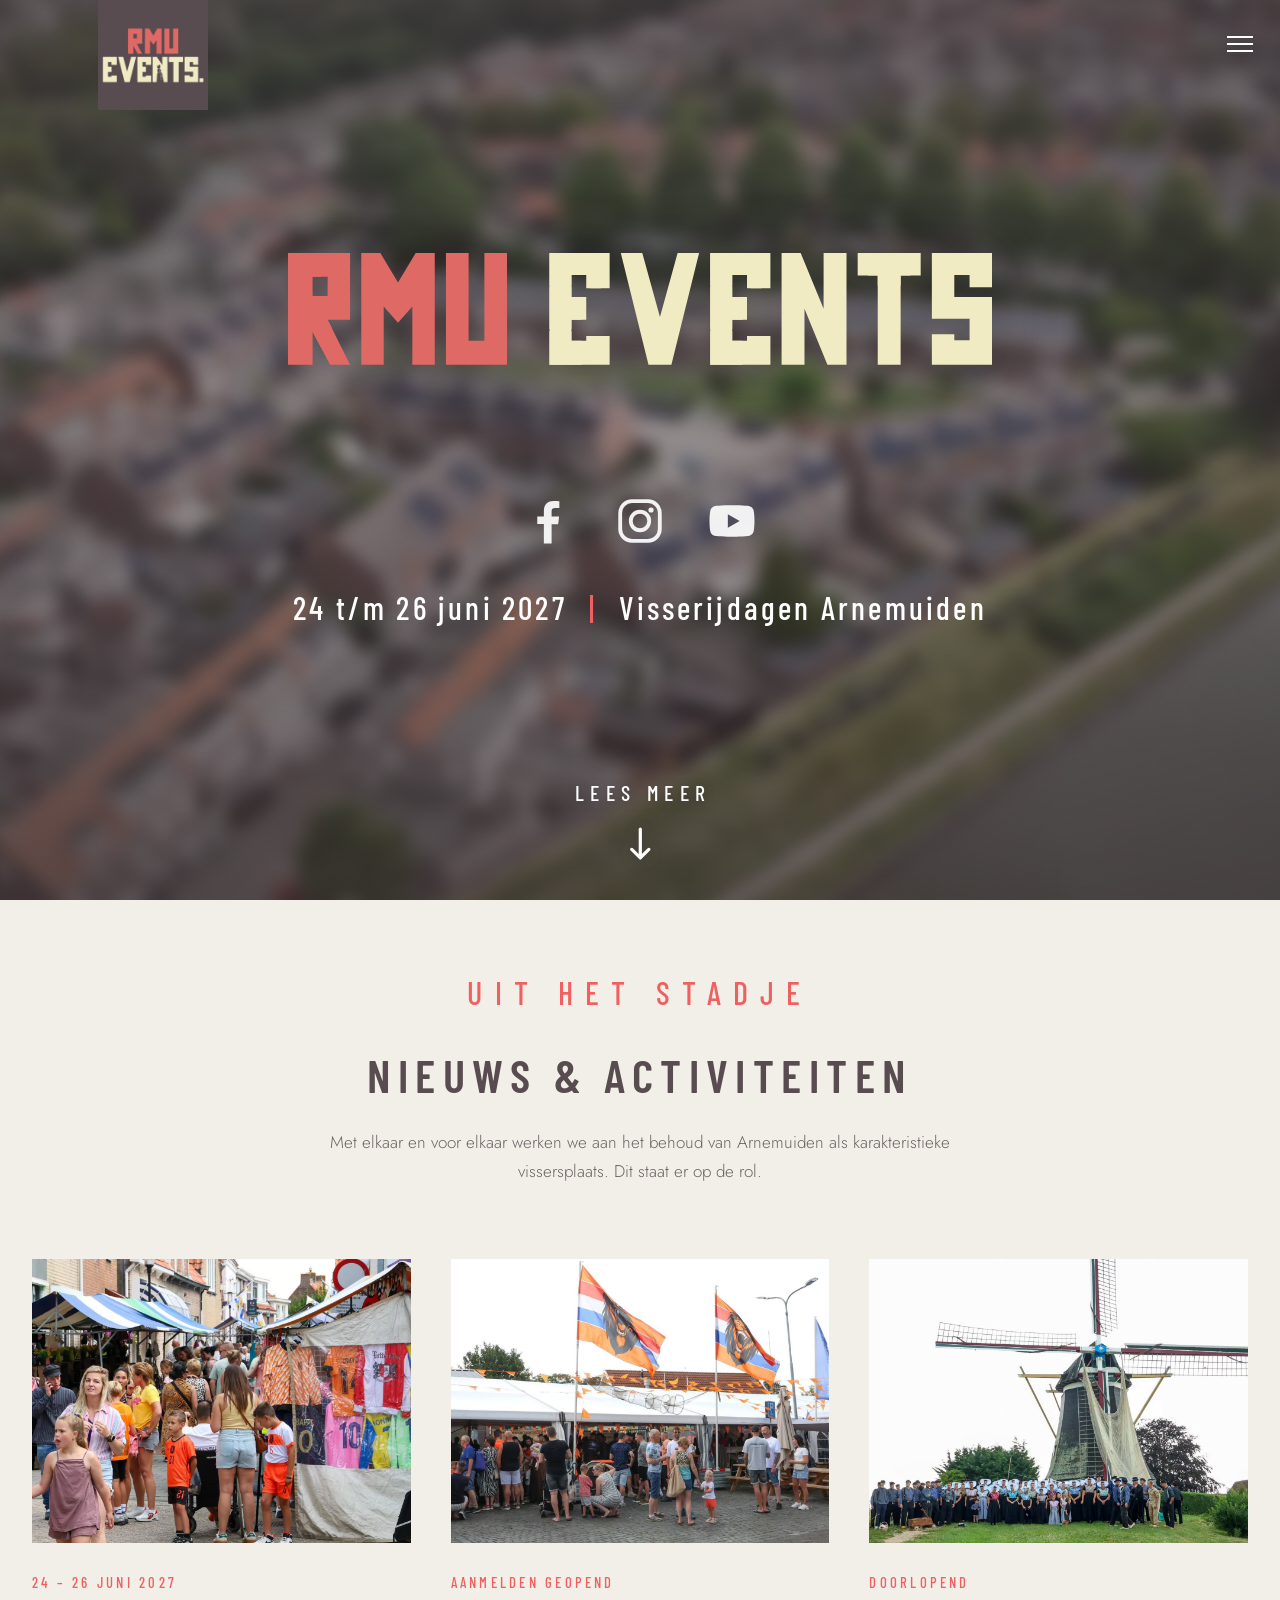
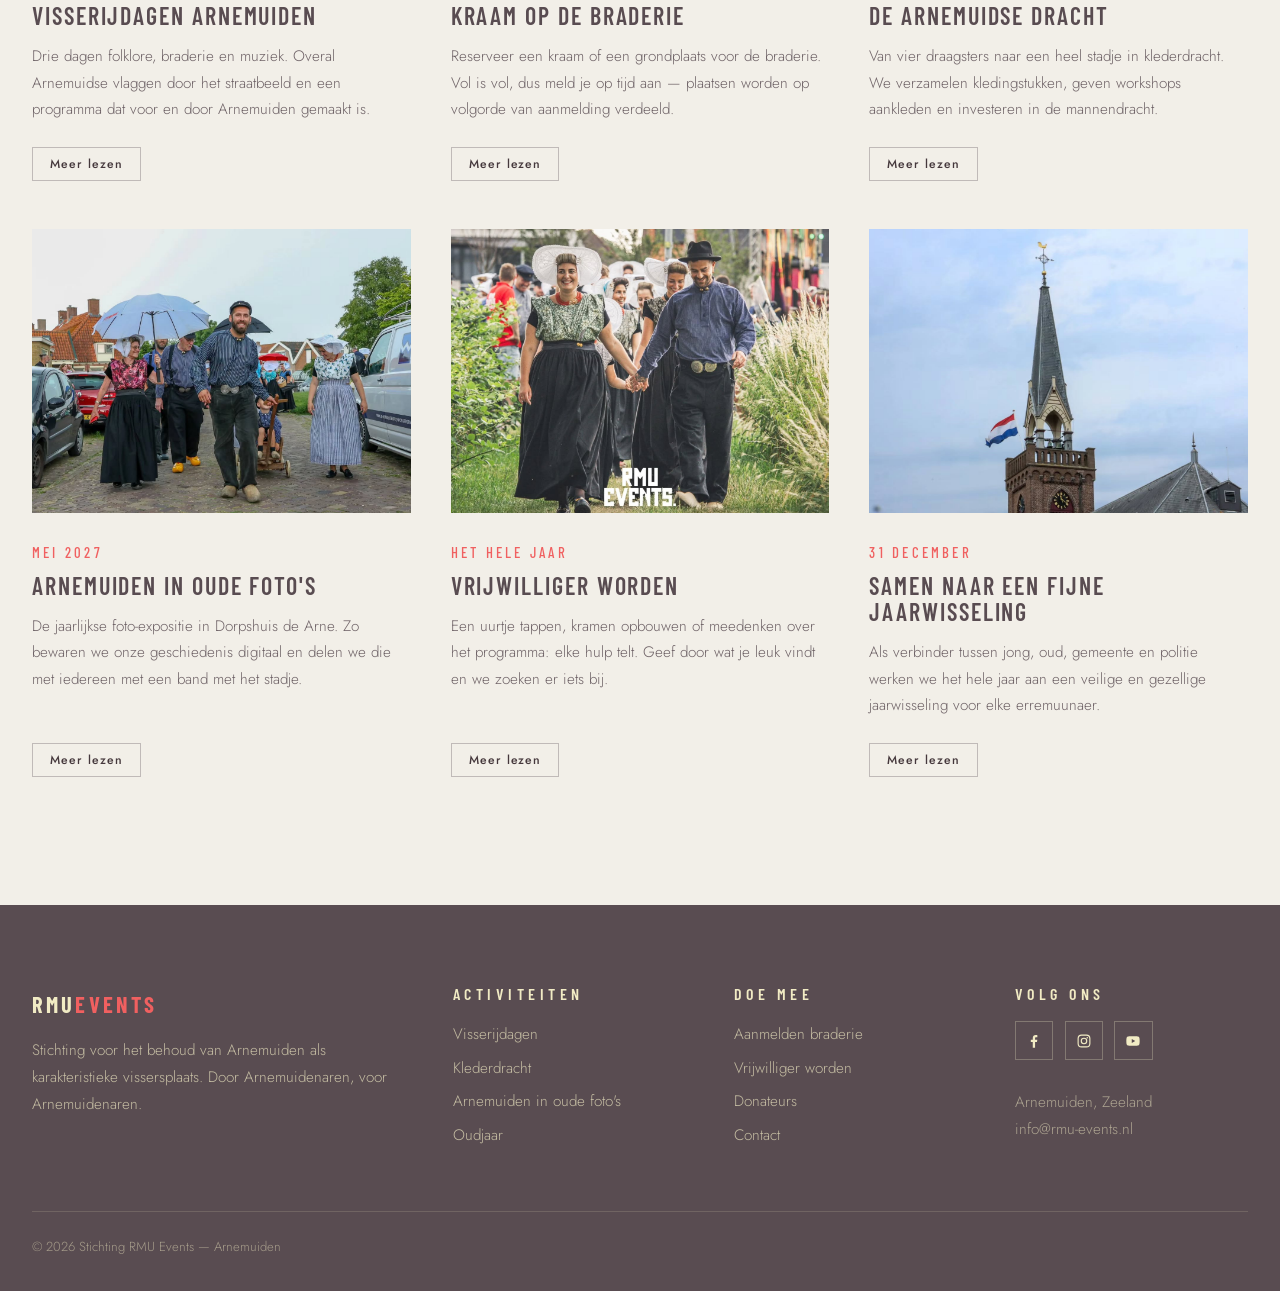
==== commit d46d819a: "Banner improvements" ====
--- a/RMUEvents1/index.html
+++ b/RMUEvents1/index.html
@@ -87,9 +87,11 @@
   <div class="hero-overlay" aria-hidden="true"></div>
 
   <div class="hero-inner">
-    <p class="eyebrow">Stichting <span class="merk">RMU <span>Events</span></span></p>
-    <h1 class="hero-titel">Door Arnemuidenaren, <br>voor Arnemuidenaren</h1>
-
+    <h1 class="hero-merk">
+      <svg class="merk-tekening" viewBox="0 0 630.2 100" role="img" aria-label="RMU Events"><g transform="translate(0.00 0)" fill="#df6965" stroke="#df6965"><clipPath id="mk1" clipPathUnits="userSpaceOnUse"><path clip-rule="evenodd" d="M0.00,0.00 55.56,0.00 55.56,59.83 35.47,59.83 55.56,100.00 37.61,100.00 21.79,70.09 21.79,100.00 0.00,100.00Z M21.79,21.37 21.79,38.46 35.47,38.46 35.47,21.37Z"/></clipPath><g clip-path="url(#mk1)"><path class="veeg" d="M10.90,114 V-14"/><path class="veeg" d="M10.90,10.7 H45.50 V49.0 H-6"/><path class="veeg" d="M6,56 L58,114"/></g></g><g transform="translate(65.56 0)" fill="#df6965" stroke="#df6965"><clipPath id="mk2" clipPathUnits="userSpaceOnUse"><path clip-rule="evenodd" d="M0.00,100.00 0.00,0.00 17.09,0.00 32.90,26.50 48.72,0.00 65.81,0.00 65.81,100.00 45.72,100.00 45.72,47.86 32.90,62.39 20.09,47.86 20.09,100.00Z"/></clipPath><g clip-path="url(#mk2)"><path class="veeg" d="M10.05,114 V-14 L32.90,44 L55.77,-14 V114"/></g></g><g transform="translate(141.37 0)" fill="#df6965" stroke="#df6965"><clipPath id="mk3" clipPathUnits="userSpaceOnUse"><path clip-rule="evenodd" d="M54.70,100.00 0.00,100.00 0.00,0.00 20.30,0.00 20.30,78.63 34.40,78.63 34.40,0.00 54.70,0.00Z"/></clipPath><g clip-path="url(#mk3)"><path class="veeg" d="M10.15,-14 V89.3 H44.55 V-14"/></g></g><g transform="translate(234.07 0)" fill="#f1ebc4" stroke="#f1ebc4"><clipPath id="mk4" clipPathUnits="userSpaceOnUse"><path clip-rule="evenodd" d="M0.00,0.00 53.85,0.00 53.85,31.62 32.91,31.62 32.91,19.66 19.66,19.66 19.66,39.32 32.91,39.32 32.91,59.83 19.66,59.83 19.66,78.63 32.91,78.63 32.91,74.36 53.85,74.36 53.85,100.00 0.00,100.00Z"/></clipPath><g clip-path="url(#mk4)"><path class="veeg" d="M9.80,-14 V114"/><path class="veeg" d="M-12,10 H33.76 L64,23"/><path class="veeg" d="M-12,49 H46"/><path class="veeg" d="M-12,89 H33.76 L64,82"/></g></g><g transform="translate(297.91 0)" fill="#f1ebc4" stroke="#f1ebc4"><clipPath id="mk5" clipPathUnits="userSpaceOnUse"><path clip-rule="evenodd" d="M45.30,100.00 24.79,100.00 0.00,0.00 19.24,0.00 35.05,57.26 50.85,0.00 70.09,0.00Z"/></clipPath><g clip-path="url(#mk5)"><path class="veeg" d="M9.62,-16 L35.05,110 L60.47,-16"/></g></g><g transform="translate(378.00 0)" fill="#f1ebc4" stroke="#f1ebc4"><clipPath id="mk6" clipPathUnits="userSpaceOnUse"><path clip-rule="evenodd" d="M0.00,0.00 53.85,0.00 53.85,31.62 32.91,31.62 32.91,19.66 19.66,19.66 19.66,39.32 32.91,39.32 32.91,59.83 19.66,59.83 19.66,78.63 32.91,78.63 32.91,74.36 53.85,74.36 53.85,100.00 0.00,100.00Z"/></clipPath><g clip-path="url(#mk6)"><path class="veeg" d="M9.80,-14 V114"/><path class="veeg" d="M-12,10 H33.76 L64,23"/><path class="veeg" d="M-12,49 H46"/><path class="veeg" d="M-12,89 H33.76 L64,82"/></g></g><g transform="translate(441.85 0)" fill="#f1ebc4" stroke="#f1ebc4"><clipPath id="mk7" clipPathUnits="userSpaceOnUse"><path clip-rule="evenodd" d="M0.00,0.00 17.09,0.00 37.61,50.00 37.61,0.00 58.12,0.00 58.12,100.00 41.03,100.00 20.51,50.00 20.51,100.00 0.00,100.00Z"/></clipPath><g clip-path="url(#mk7)"><path class="veeg" d="M10.25,114 V-14 L48.70,112 V-14"/></g></g><g transform="translate(509.97 0)" fill="#f1ebc4" stroke="#f1ebc4"><clipPath id="mk8" clipPathUnits="userSpaceOnUse"><path clip-rule="evenodd" d="M38.46,100.00 17.95,100.00 17.95,20.09 0.00,20.09 0.00,0.00 56.41,0.00 56.41,20.09 38.46,20.09Z"/></clipPath><g clip-path="url(#mk8)"><path class="veeg" d="M-14,10 H70"/><path class="veeg" d="M28.20,-4 V114"/></g></g><g transform="translate(576.38 0)" fill="#f1ebc4" stroke="#f1ebc4"><clipPath id="mk9" clipPathUnits="userSpaceOnUse"><path clip-rule="evenodd" d="M0.00,0.00 53.85,0.00 53.85,30.77 33.76,30.77 33.76,19.66 20.09,19.66 20.09,39.32 53.85,39.32 53.85,100.00 0.00,100.00 0.00,72.65 20.09,72.65 20.09,78.21 33.76,78.21 33.76,58.97 0.00,58.97Z"/></clipPath><g clip-path="url(#mk9)"><path class="veeg" d="M45,36 V9.8 H10 V49.1 H43.80 V89.1 H-14"/></g></g></svg>
+    </h1>
+
+    <div class="hero-onder">
     <ul class="hero-socials">
       <li><a href="https://www.facebook.com/rmuevents" aria-label="Facebook"><svg viewBox="0 0 24 24" aria-hidden="true"><path d="M13.6 22v-8.6h2.9l.43-3.36H13.6V7.9c0-.97.27-1.63 1.66-1.63h1.78V3.26c-.31-.04-1.36-.13-2.58-.13-2.55 0-4.3 1.56-4.3 4.42v2.47H7.23v3.36h2.93V22z"/></svg></a></li>
       <li><a href="https://www.instagram.com/rmuevents/" aria-label="Instagram"><svg viewBox="0 0 24 24" aria-hidden="true"><rect x="3.2" y="3.2" width="17.6" height="17.6" rx="5.2" fill="none" stroke="currentColor" stroke-width="1.7"/><circle cx="12" cy="12" r="4.1" fill="none" stroke="currentColor" stroke-width="1.7"/><circle cx="16.9" cy="7.1" r="1.15"/></svg></a></li>
@@ -97,8 +99,7 @@
     </ul>
 
     <p class="hero-meta">24 t/m 26 juni 2027 <span>|</span> Visserijdagen Arnemuiden</p>
-
-    <a class="button hero-knop" href="#nieuws">Bekijk het programma</a>
+    </div>
   </div>
 
   <a class="hero-pijl" href="#nieuws" aria-label="Lees meer over onze activiteiten">
--- a/RMUEvents1/assets/css/style.css
+++ b/RMUEvents1/assets/css/style.css
@@ -390,7 +390,7 @@
   min-height: 100vh;
   min-height: 100svh;
   display: flex;
-  align-items: center;
+  align-items: stretch;
   justify-content: center;
   overflow: hidden;
   background: var(--plum-darker);
@@ -423,49 +423,63 @@
   z-index: 1;
   width: calc(100% - 3rem);
   max-width: 56rem;
-  /* Boven: de balk plus wat lucht, zodat de eyebrow er niet tegenaan plakt.
-     Onder: de baan van het pijltje. Beide krimpen mee op lage schermen. */
+  /* Boven: de balk plus wat lucht, zodat het woordmerk er niet tegenaan
+     plakt. Onder: de baan van het pijltje. Beide krimpen mee op lage
+     schermen. Het raster verdeelt wat overblijft in drieën, zodat het
+     woordmerk op een derde van boven staat en de rest op een derde van
+     onder — zonder dat een van beide de balk of het pijltje kan raken. */
   padding: calc(var(--header-h) + clamp(.5rem, 4vh, 2.5rem)) 0 var(--pijl-baan);
-}
-
-/* Meeschalen met .hero-titel. Die staat op clamp(3rem, 7.2vw, 6rem): hij
-   groeit tussen 667px en 1333px schermbreedte. Deze regel gebruikt dezelfde
-   verhouding (0,4167 x zo groot), dus beide beginnen en stoppen met groeien
-   op precies dezelfde breedte.
-
-   Waarom de 7.2vw uit de titel hier niet werkt: bij die snelheid zit de
-   eyebrow al op 556px op zijn maximum en staat hij op elk normaal scherm
-   stil, terwijl de titel doorgroeit. */
-.hero .eyebrow {
-  font-size: clamp(1.5rem, 3vw, 2.5rem);
-  color: rgba(255, 255, 255, .78);
-  /* De tussenruimtes in de banner lopen mee met de schermhoogte: op een hoog
-     scherm blijft het zoals ontworpen, op een laag scherm maken ze plaats
-     voor de balk erboven en de baan van het pijltje eronder. */
-  margin-bottom: clamp(.4rem, 2.5vh, .9em);
-}
-/* Zelfde behandeling als het woordmerk in de balk en de voettekst:
-   "RMU" zwaarder en vol wit, "Events" in koraal. */
-.hero .eyebrow .merk { color: var(--cream); }
-.hero .eyebrow .merk span { color: var(--coral); }
-
-.hero-titel {
-  font-family: var(--font-script);
-  font-weight: 400;
-  font-size: clamp(2.5rem, 7.2vw, 5rem);
-  line-height: 1.12;
-  letter-spacing: 0;
-  text-transform: none;
-  color: #fff;
-  margin: 0 0 clamp(.3rem, 2vh, .35em);
-  text-shadow: 0 4px 30px rgba(56, 46, 49, .45);
+  display: grid;
+  grid-template-rows: 1fr auto 1fr auto 1fr;
+}
+.hero-merk { grid-row: 2; }
+.hero-onder { grid-row: 4; }
+
+/* --- Woordmerk: de kop van de banner --- */
+/* --- Woordmerk: de letters zijn geen tekst maar losse pennestreken, zodat
+       ze streek voor streek getekend kunnen worden. --- */
+.hero-merk {
+  margin: 0;
+  color: var(--cream);
+  line-height: 0;
+  filter: drop-shadow(0 4px 30px rgba(56, 46, 49, .45));
+}
+.merk-tekening {
+  display: block;
+  width: min(100%, 44rem);
+  height: auto;
+  margin: 0 auto;
+}
+
+/* Elke letter is de echte logovorm, gebruikt als clip. Daarbinnen loopt een
+   dikke penstreek langs het skelet van de letter; wat buiten de vorm valt
+   wordt weggeknipt. Zo kleurt de pen de letter in terwijl hij schrijft.
+
+   De streepjeslijn is precies zo lang als het pad, en het verschuiven ervan
+   schuift de lijn tevoorschijn. site.js zet --lengte en de duur per streek;
+   zonder JavaScript is --lengte er niet, wordt de regel ongeldig en staat
+   het woordmerk er gewoon in één keer. */
+.merk-tekening .veeg {
+  fill: none;
+  stroke-width: 38;
+  /* Vlakke kop, geen ronde: een ronde kop tekent bij het aanzetten een halve
+     schijf, en dat gaf een raar gebogen sliffertje aan het begin van elke
+     streek. Vlak leest als een echte penpunt. */
+  stroke-linecap: butt;
+  stroke-linejoin: round;
+  stroke-dasharray: var(--lengte);
+  stroke-dashoffset: var(--lengte);
+  animation: teken linear both;
+}
+@keyframes teken {
+  to { stroke-dashoffset: 0; }
 }
 
 .hero-socials {
   display: flex;
   justify-content: center;
   gap: 2.4rem;
-  margin: 0 0 clamp(1rem, 4.5vh, 3.5rem);
+  margin: 0 0 clamp(1rem, 3.5vh, 2.5rem);
 }
 .hero-socials a { color: #fff; opacity: .92; }
 .hero-socials svg { width: clamp(2.4rem, 6vh, 3.4rem); height: clamp(2.4rem, 6vh, 3.4rem); fill: currentColor; }
@@ -477,16 +491,9 @@
   font-size: 2rem;
   letter-spacing: .1em;
   color: #fff;
-  margin: 0 0 clamp(.9rem, 3vh, 2.2rem);
+  margin: 0;
 }
 .hero-meta span { color: var(--coral); margin: 0 .4em; }
-
-.hero-knop {
-  border-color: rgba(255, 255, 255, .75);
-  color: #fff;
-  padding: 1.05em 2.4em;
-}
-.hero-knop:hover { background: var(--coral); border-color: var(--coral); color: #fff; }
 
 .hero-pijl {
   position: absolute;
@@ -711,5 +718,6 @@
 @media (prefers-reduced-motion: reduce) {
   html { scroll-behavior: auto; }
   .hero-pijl { animation: none; }
+  .merk-tekening .veeg { animation: none; stroke-dashoffset: 0; }
   *, *::before, *::after { transition-duration: .01ms !important; }
 }
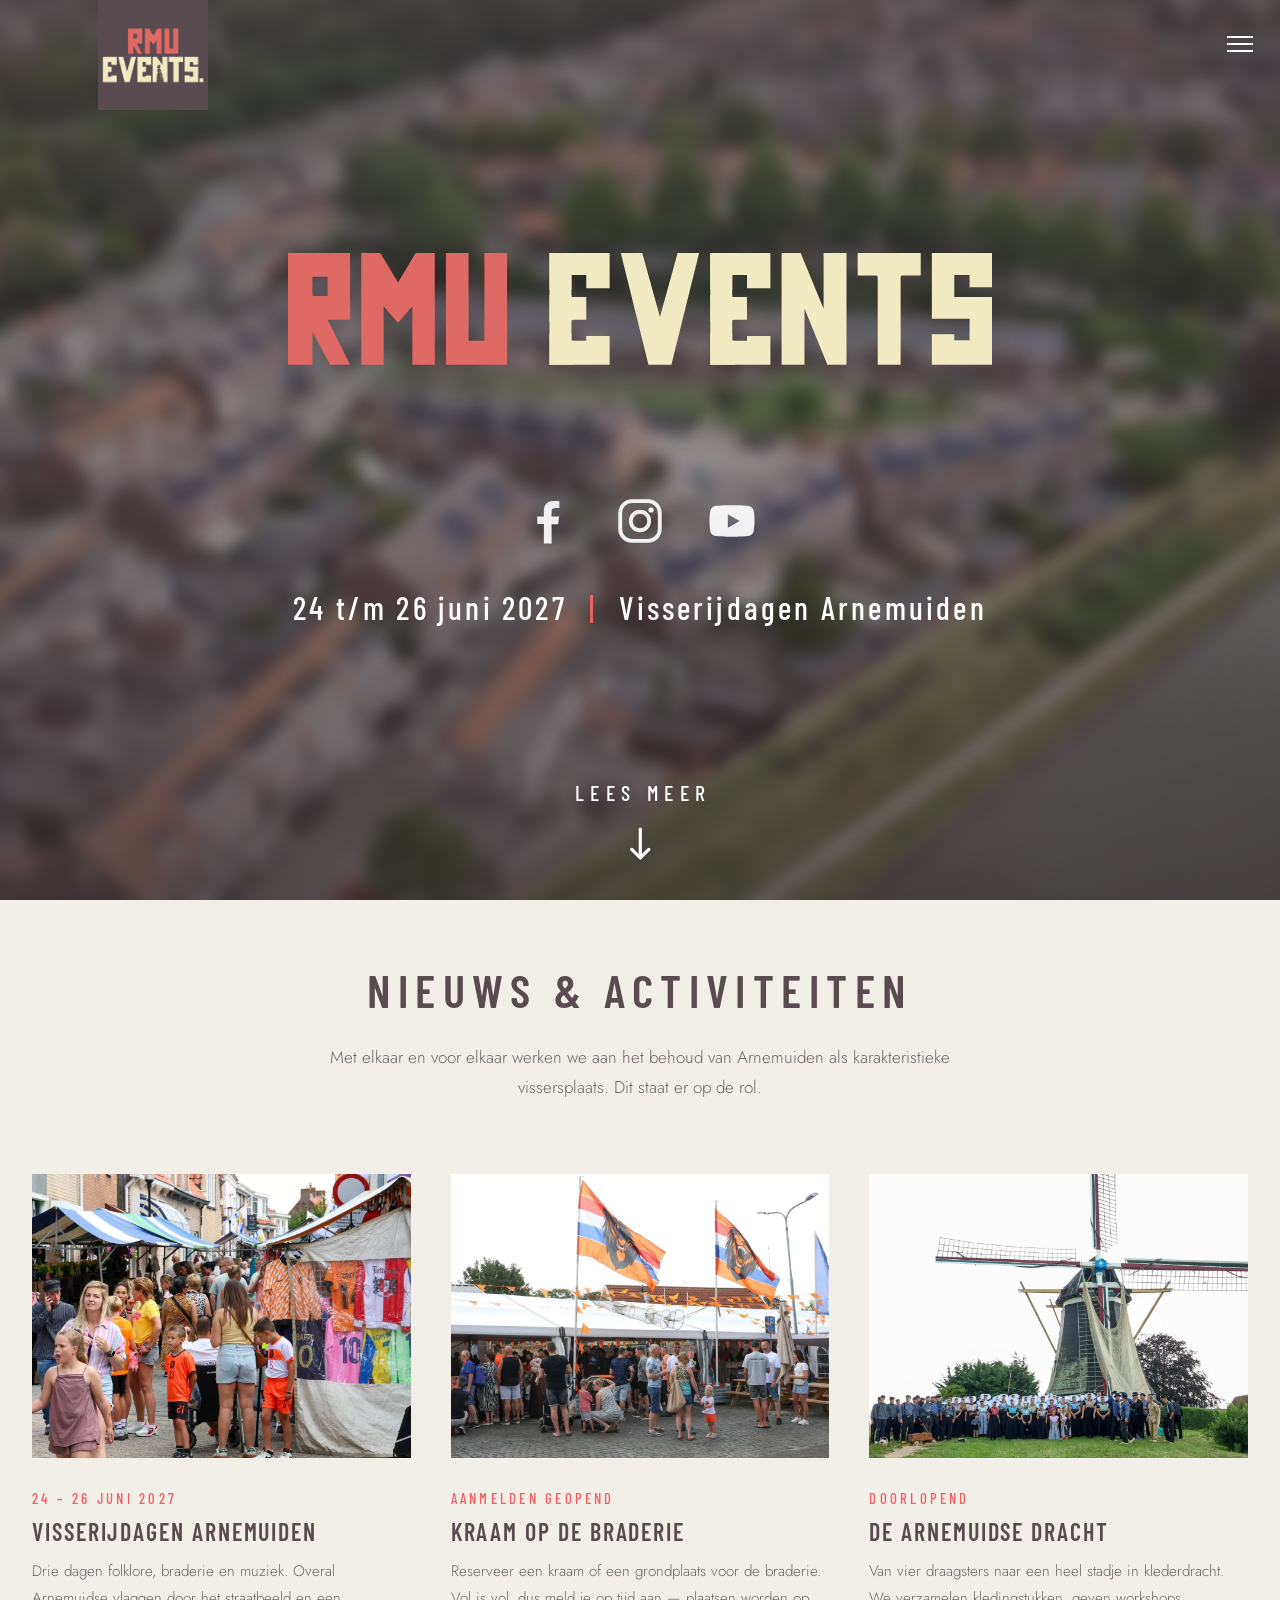
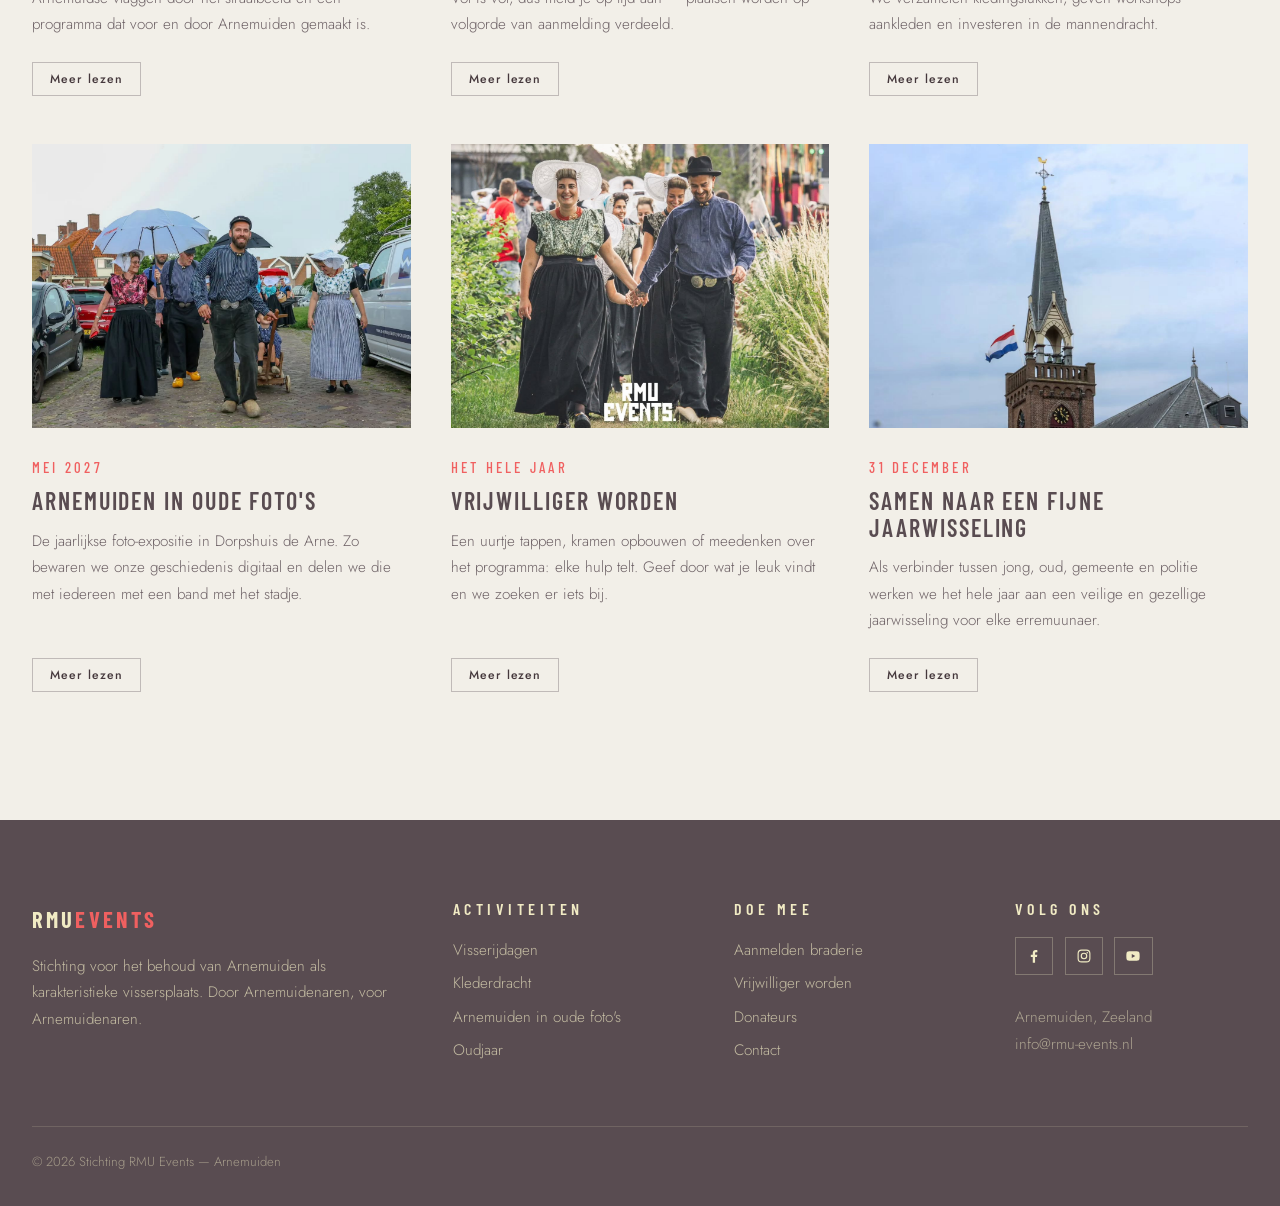
==== commit bd616750: "Layout improvements" ====
--- a/RMUEvents1/index.html
+++ b/RMUEvents1/index.html
@@ -88,7 +88,7 @@
 
   <div class="hero-inner">
     <h1 class="hero-merk">
-      <svg class="merk-tekening" viewBox="0 0 630.2 100" role="img" aria-label="RMU Events"><g transform="translate(0.00 0)" fill="#df6965" stroke="#df6965"><clipPath id="mk1" clipPathUnits="userSpaceOnUse"><path clip-rule="evenodd" d="M0.00,0.00 55.56,0.00 55.56,59.83 35.47,59.83 55.56,100.00 37.61,100.00 21.79,70.09 21.79,100.00 0.00,100.00Z M21.79,21.37 21.79,38.46 35.47,38.46 35.47,21.37Z"/></clipPath><g clip-path="url(#mk1)"><path class="veeg" d="M10.90,114 V-14"/><path class="veeg" d="M10.90,10.7 H45.50 V49.0 H-6"/><path class="veeg" d="M6,56 L58,114"/></g></g><g transform="translate(65.56 0)" fill="#df6965" stroke="#df6965"><clipPath id="mk2" clipPathUnits="userSpaceOnUse"><path clip-rule="evenodd" d="M0.00,100.00 0.00,0.00 17.09,0.00 32.90,26.50 48.72,0.00 65.81,0.00 65.81,100.00 45.72,100.00 45.72,47.86 32.90,62.39 20.09,47.86 20.09,100.00Z"/></clipPath><g clip-path="url(#mk2)"><path class="veeg" d="M10.05,114 V-14 L32.90,44 L55.77,-14 V114"/></g></g><g transform="translate(141.37 0)" fill="#df6965" stroke="#df6965"><clipPath id="mk3" clipPathUnits="userSpaceOnUse"><path clip-rule="evenodd" d="M54.70,100.00 0.00,100.00 0.00,0.00 20.30,0.00 20.30,78.63 34.40,78.63 34.40,0.00 54.70,0.00Z"/></clipPath><g clip-path="url(#mk3)"><path class="veeg" d="M10.15,-14 V89.3 H44.55 V-14"/></g></g><g transform="translate(234.07 0)" fill="#f1ebc4" stroke="#f1ebc4"><clipPath id="mk4" clipPathUnits="userSpaceOnUse"><path clip-rule="evenodd" d="M0.00,0.00 53.85,0.00 53.85,31.62 32.91,31.62 32.91,19.66 19.66,19.66 19.66,39.32 32.91,39.32 32.91,59.83 19.66,59.83 19.66,78.63 32.91,78.63 32.91,74.36 53.85,74.36 53.85,100.00 0.00,100.00Z"/></clipPath><g clip-path="url(#mk4)"><path class="veeg" d="M9.80,-14 V114"/><path class="veeg" d="M-12,10 H33.76 L64,23"/><path class="veeg" d="M-12,49 H46"/><path class="veeg" d="M-12,89 H33.76 L64,82"/></g></g><g transform="translate(297.91 0)" fill="#f1ebc4" stroke="#f1ebc4"><clipPath id="mk5" clipPathUnits="userSpaceOnUse"><path clip-rule="evenodd" d="M45.30,100.00 24.79,100.00 0.00,0.00 19.24,0.00 35.05,57.26 50.85,0.00 70.09,0.00Z"/></clipPath><g clip-path="url(#mk5)"><path class="veeg" d="M9.62,-16 L35.05,110 L60.47,-16"/></g></g><g transform="translate(378.00 0)" fill="#f1ebc4" stroke="#f1ebc4"><clipPath id="mk6" clipPathUnits="userSpaceOnUse"><path clip-rule="evenodd" d="M0.00,0.00 53.85,0.00 53.85,31.62 32.91,31.62 32.91,19.66 19.66,19.66 19.66,39.32 32.91,39.32 32.91,59.83 19.66,59.83 19.66,78.63 32.91,78.63 32.91,74.36 53.85,74.36 53.85,100.00 0.00,100.00Z"/></clipPath><g clip-path="url(#mk6)"><path class="veeg" d="M9.80,-14 V114"/><path class="veeg" d="M-12,10 H33.76 L64,23"/><path class="veeg" d="M-12,49 H46"/><path class="veeg" d="M-12,89 H33.76 L64,82"/></g></g><g transform="translate(441.85 0)" fill="#f1ebc4" stroke="#f1ebc4"><clipPath id="mk7" clipPathUnits="userSpaceOnUse"><path clip-rule="evenodd" d="M0.00,0.00 17.09,0.00 37.61,50.00 37.61,0.00 58.12,0.00 58.12,100.00 41.03,100.00 20.51,50.00 20.51,100.00 0.00,100.00Z"/></clipPath><g clip-path="url(#mk7)"><path class="veeg" d="M10.25,114 V-14 L48.70,112 V-14"/></g></g><g transform="translate(509.97 0)" fill="#f1ebc4" stroke="#f1ebc4"><clipPath id="mk8" clipPathUnits="userSpaceOnUse"><path clip-rule="evenodd" d="M38.46,100.00 17.95,100.00 17.95,20.09 0.00,20.09 0.00,0.00 56.41,0.00 56.41,20.09 38.46,20.09Z"/></clipPath><g clip-path="url(#mk8)"><path class="veeg" d="M-14,10 H70"/><path class="veeg" d="M28.20,-4 V114"/></g></g><g transform="translate(576.38 0)" fill="#f1ebc4" stroke="#f1ebc4"><clipPath id="mk9" clipPathUnits="userSpaceOnUse"><path clip-rule="evenodd" d="M0.00,0.00 53.85,0.00 53.85,30.77 33.76,30.77 33.76,19.66 20.09,19.66 20.09,39.32 53.85,39.32 53.85,100.00 0.00,100.00 0.00,72.65 20.09,72.65 20.09,78.21 33.76,78.21 33.76,58.97 0.00,58.97Z"/></clipPath><g clip-path="url(#mk9)"><path class="veeg" d="M45,36 V9.8 H10 V49.1 H43.80 V89.1 H-14"/></g></g></svg>
+      <svg class="merk-tekening" viewBox="0 0 630.2 100" role="img" aria-label="RMU Events"><g transform="translate(0.00 0)" fill="#df6965" stroke="#df6965"><clipPath id="mk1" clipPathUnits="userSpaceOnUse"><path clip-rule="evenodd" d="M0.00,0.00 55.56,0.00 55.56,59.83 35.47,59.83 55.56,100.00 37.61,100.00 21.79,70.09 21.79,100.00 0.00,100.00Z M21.79,21.37 21.79,38.46 35.47,38.46 35.47,21.37Z"/></clipPath><g clip-path="url(#mk1)"><path class="veeg" stroke-width="24" d="M10.90,114 V-14"/><path class="veeg" stroke-width="24" d="M10.90,10.7 H45.50 V49.0 H-6"/><path class="veeg" stroke-width="21" d="M21.40,50.90 L51.97,110.50"/></g></g><g transform="translate(65.56 0)" fill="#df6965" stroke="#df6965"><clipPath id="mk2" clipPathUnits="userSpaceOnUse"><path clip-rule="evenodd" d="M0.00,100.00 0.00,0.00 17.09,0.00 32.90,26.50 48.72,0.00 65.81,0.00 65.81,100.00 45.72,100.00 45.72,47.86 32.90,62.39 20.09,47.86 20.09,100.00Z"/></clipPath><g clip-path="url(#mk2)"><path class="veeg" stroke-width="24" d="M10.05,114 V-14 L32.90,44 L55.77,-14 V114"/></g></g><g transform="translate(141.37 0)" fill="#df6965" stroke="#df6965"><clipPath id="mk3" clipPathUnits="userSpaceOnUse"><path clip-rule="evenodd" d="M54.70,100.00 0.00,100.00 0.00,0.00 20.30,0.00 20.30,78.63 34.40,78.63 34.40,0.00 54.70,0.00Z"/></clipPath><g clip-path="url(#mk3)"><path class="veeg" stroke-width="24" d="M10.15,-14 V89.3 H44.55 V-14"/></g></g><g transform="translate(234.07 0)" fill="#f1ebc4" stroke="#f1ebc4"><clipPath id="mk4" clipPathUnits="userSpaceOnUse"><path clip-rule="evenodd" d="M0.00,0.00 53.85,0.00 53.85,31.62 32.91,31.62 32.91,19.66 19.66,19.66 19.66,39.32 32.91,39.32 32.91,59.83 19.66,59.83 19.66,78.63 32.91,78.63 32.91,74.36 53.85,74.36 53.85,100.00 0.00,100.00Z"/></clipPath><g clip-path="url(#mk4)"><path class="veeg" stroke-width="24" d="M9.83,-14 V114"/><path class="veeg" stroke-width="34" d="M-12,15.81 H64"/><path class="veeg" stroke-width="24" d="M-12,49.58 H46"/><path class="veeg" stroke-width="30" d="M-12,87.18 H64"/></g></g><g transform="translate(297.91 0)" fill="#f1ebc4" stroke="#f1ebc4"><clipPath id="mk5" clipPathUnits="userSpaceOnUse"><path clip-rule="evenodd" d="M45.30,100.00 24.79,100.00 0.00,0.00 19.24,0.00 35.05,57.26 50.85,0.00 70.09,0.00Z"/></clipPath><g clip-path="url(#mk5)"><path class="veeg" stroke-width="24" d="M5.65,-16 L35.05,104 L64.45,-16"/></g></g><g transform="translate(378.00 0)" fill="#f1ebc4" stroke="#f1ebc4"><clipPath id="mk6" clipPathUnits="userSpaceOnUse"><path clip-rule="evenodd" d="M0.00,0.00 53.85,0.00 53.85,31.62 32.91,31.62 32.91,19.66 19.66,19.66 19.66,39.32 32.91,39.32 32.91,59.83 19.66,59.83 19.66,78.63 32.91,78.63 32.91,74.36 53.85,74.36 53.85,100.00 0.00,100.00Z"/></clipPath><g clip-path="url(#mk6)"><path class="veeg" stroke-width="24" d="M9.83,-14 V114"/><path class="veeg" stroke-width="34" d="M-12,15.81 H64"/><path class="veeg" stroke-width="24" d="M-12,49.58 H46"/><path class="veeg" stroke-width="30" d="M-12,87.18 H64"/></g></g><g transform="translate(441.85 0)" fill="#f1ebc4" stroke="#f1ebc4"><clipPath id="mk7" clipPathUnits="userSpaceOnUse"><path clip-rule="evenodd" d="M0.00,0.00 17.09,0.00 37.61,50.00 37.61,0.00 58.12,0.00 58.12,100.00 41.03,100.00 20.51,50.00 20.51,100.00 0.00,100.00Z"/></clipPath><g clip-path="url(#mk7)"><path class="veeg" stroke-width="24" d="M10.25,114 V-14 L48.70,112 V-14"/></g></g><g transform="translate(509.97 0)" fill="#f1ebc4" stroke="#f1ebc4"><clipPath id="mk8" clipPathUnits="userSpaceOnUse"><path clip-rule="evenodd" d="M38.46,100.00 17.95,100.00 17.95,20.09 0.00,20.09 0.00,0.00 56.41,0.00 56.41,20.09 38.46,20.09Z"/></clipPath><g clip-path="url(#mk8)"><path class="veeg" stroke-width="24" d="M-14,10 H70"/><path class="veeg" stroke-width="24" d="M28.20,-4 V114"/></g></g><g transform="translate(576.38 0)" fill="#f1ebc4" stroke="#f1ebc4"><clipPath id="mk9" clipPathUnits="userSpaceOnUse"><path clip-rule="evenodd" d="M0.00,0.00 53.85,0.00 53.85,30.77 33.76,30.77 33.76,19.66 20.09,19.66 20.09,39.32 53.85,39.32 53.85,100.00 0.00,100.00 0.00,72.65 20.09,72.65 20.09,78.21 33.76,78.21 33.76,58.97 0.00,58.97Z"/></clipPath><g clip-path="url(#mk9)"><path class="veeg" stroke-width="29" d="M45,36 V9.8 H10 V49.1 H43.80 V86.50 H-14"/></g></g></svg>
     </h1>
 
     <div class="hero-onder">
@@ -114,7 +114,6 @@
   <div class="container">
 
     <header class="sectie-kop">
-      <p class="eyebrow">Uit het stadje</p>
       <h2>Nieuws &amp; activiteiten</h2>
       <p class="sectie-intro">Met elkaar en voor elkaar werken we aan het behoud van Arnemuiden als
         karakteristieke vissersplaats. Dit staat er op de rol.</p>
--- a/RMUEvents1/assets/css/style.css
+++ b/RMUEvents1/assets/css/style.css
@@ -461,12 +461,17 @@
    het woordmerk er gewoon in één keer. */
 .merk-tekening .veeg {
   fill: none;
-  stroke-width: 38;
+  /* GEEN stroke-width hier: in SVG wint een CSS-regel van het
+     stroke-width-attribuut op het pad zelf, en dan zijn alle streken even
+     dik. De dikte staat per streek in de SVG; zie de opmerking daar. */
   /* Vlakke kop, geen ronde: een ronde kop tekent bij het aanzetten een halve
      schijf, en dat gaf een raar gebogen sliffertje aan het begin van elke
      streek. Vlak leest als een echte penpunt. */
   stroke-linecap: butt;
-  stroke-linejoin: round;
+  /* Scherpe hoeken, geen ronde: bij een ronde hoek blijft de buitenhoek van
+     bijvoorbeeld de R-buik net onbeschilderd. */
+  stroke-linejoin: miter;
+  stroke-miterlimit: 6;
   stroke-dasharray: var(--lengte);
   stroke-dashoffset: var(--lengte);
   animation: teken linear both;
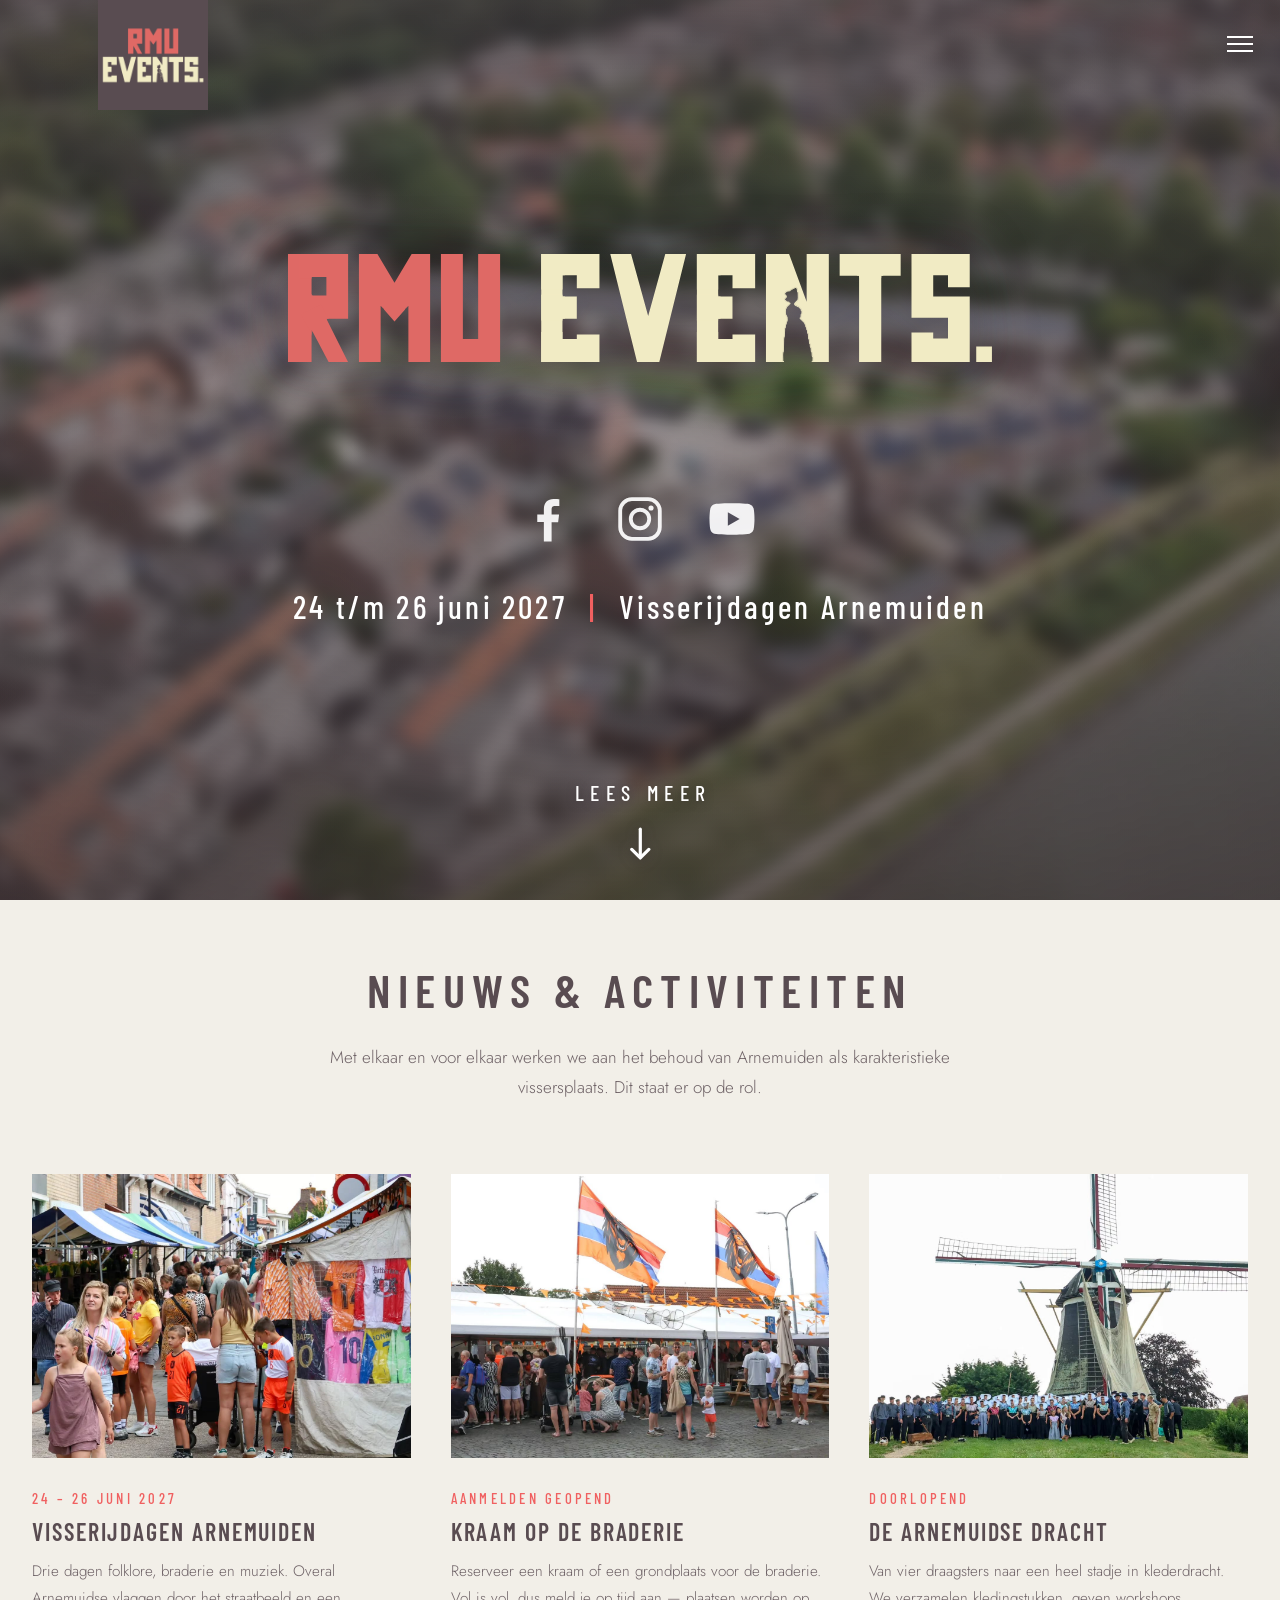
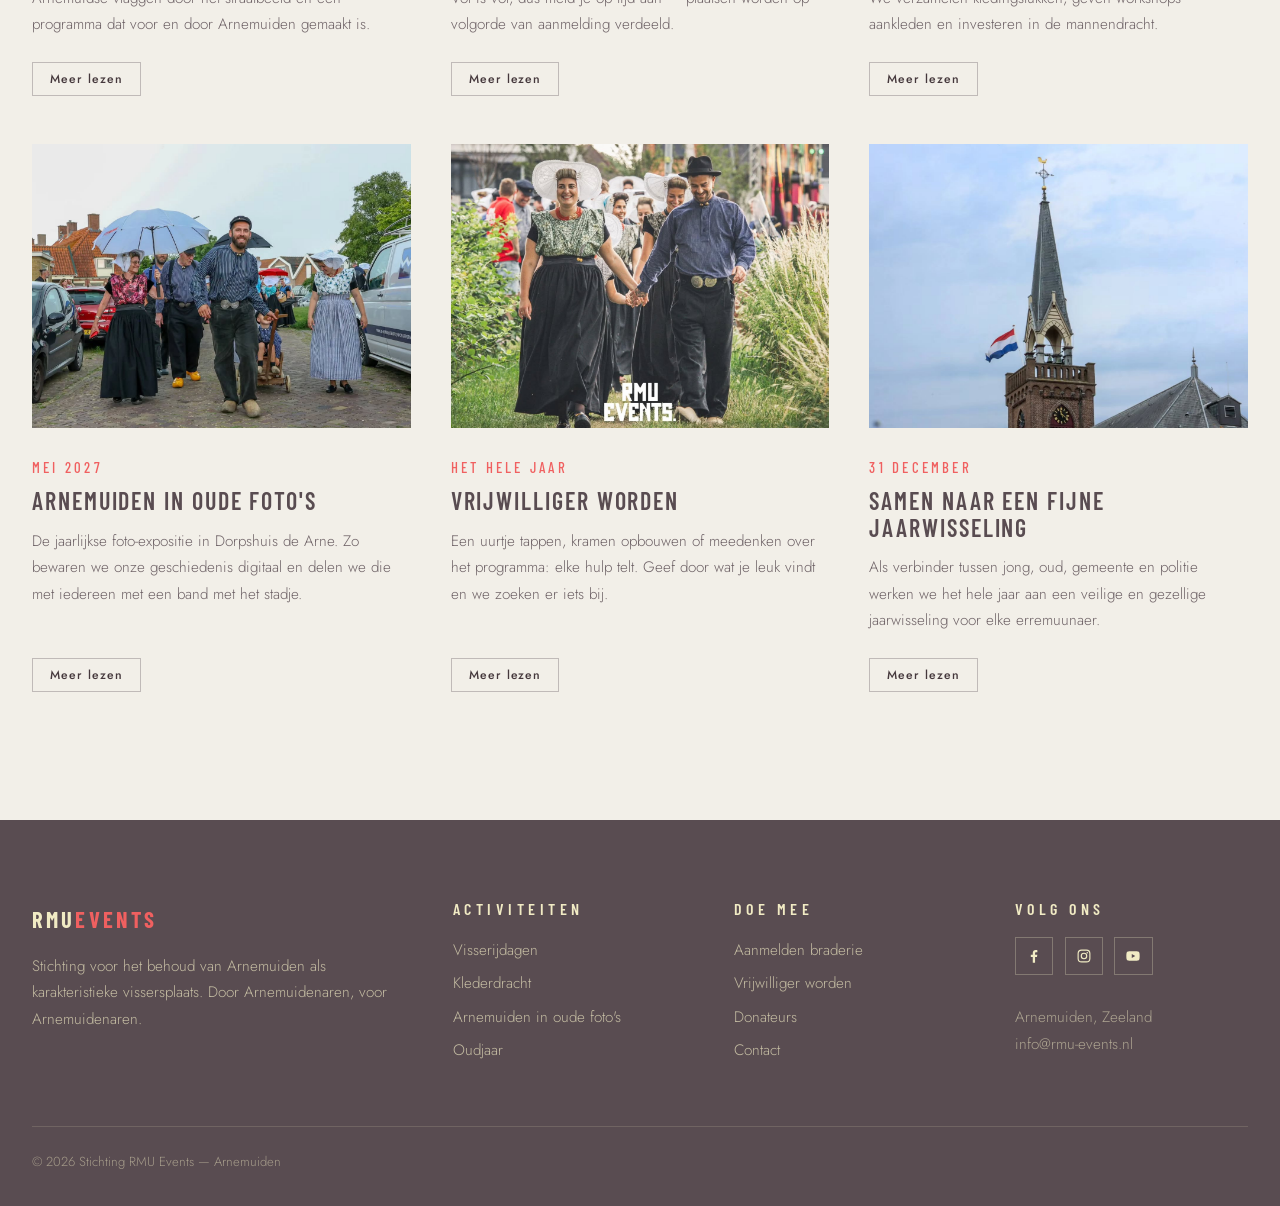
==== commit 043f55c1: "Enhanced animation + banner" ====
--- a/RMUEvents1/index.html
+++ b/RMUEvents1/index.html
@@ -88,7 +88,7 @@
 
   <div class="hero-inner">
     <h1 class="hero-merk">
-      <svg class="merk-tekening" viewBox="0 0 630.2 100" role="img" aria-label="RMU Events"><g transform="translate(0.00 0)" fill="#df6965" stroke="#df6965"><clipPath id="mk1" clipPathUnits="userSpaceOnUse"><path clip-rule="evenodd" d="M0.00,0.00 55.56,0.00 55.56,59.83 35.47,59.83 55.56,100.00 37.61,100.00 21.79,70.09 21.79,100.00 0.00,100.00Z M21.79,21.37 21.79,38.46 35.47,38.46 35.47,21.37Z"/></clipPath><g clip-path="url(#mk1)"><path class="veeg" stroke-width="24" d="M10.90,114 V-14"/><path class="veeg" stroke-width="24" d="M10.90,10.7 H45.50 V49.0 H-6"/><path class="veeg" stroke-width="21" d="M21.40,50.90 L51.97,110.50"/></g></g><g transform="translate(65.56 0)" fill="#df6965" stroke="#df6965"><clipPath id="mk2" clipPathUnits="userSpaceOnUse"><path clip-rule="evenodd" d="M0.00,100.00 0.00,0.00 17.09,0.00 32.90,26.50 48.72,0.00 65.81,0.00 65.81,100.00 45.72,100.00 45.72,47.86 32.90,62.39 20.09,47.86 20.09,100.00Z"/></clipPath><g clip-path="url(#mk2)"><path class="veeg" stroke-width="24" d="M10.05,114 V-14 L32.90,44 L55.77,-14 V114"/></g></g><g transform="translate(141.37 0)" fill="#df6965" stroke="#df6965"><clipPath id="mk3" clipPathUnits="userSpaceOnUse"><path clip-rule="evenodd" d="M54.70,100.00 0.00,100.00 0.00,0.00 20.30,0.00 20.30,78.63 34.40,78.63 34.40,0.00 54.70,0.00Z"/></clipPath><g clip-path="url(#mk3)"><path class="veeg" stroke-width="24" d="M10.15,-14 V89.3 H44.55 V-14"/></g></g><g transform="translate(234.07 0)" fill="#f1ebc4" stroke="#f1ebc4"><clipPath id="mk4" clipPathUnits="userSpaceOnUse"><path clip-rule="evenodd" d="M0.00,0.00 53.85,0.00 53.85,31.62 32.91,31.62 32.91,19.66 19.66,19.66 19.66,39.32 32.91,39.32 32.91,59.83 19.66,59.83 19.66,78.63 32.91,78.63 32.91,74.36 53.85,74.36 53.85,100.00 0.00,100.00Z"/></clipPath><g clip-path="url(#mk4)"><path class="veeg" stroke-width="24" d="M9.83,-14 V114"/><path class="veeg" stroke-width="34" d="M-12,15.81 H64"/><path class="veeg" stroke-width="24" d="M-12,49.58 H46"/><path class="veeg" stroke-width="30" d="M-12,87.18 H64"/></g></g><g transform="translate(297.91 0)" fill="#f1ebc4" stroke="#f1ebc4"><clipPath id="mk5" clipPathUnits="userSpaceOnUse"><path clip-rule="evenodd" d="M45.30,100.00 24.79,100.00 0.00,0.00 19.24,0.00 35.05,57.26 50.85,0.00 70.09,0.00Z"/></clipPath><g clip-path="url(#mk5)"><path class="veeg" stroke-width="24" d="M5.65,-16 L35.05,104 L64.45,-16"/></g></g><g transform="translate(378.00 0)" fill="#f1ebc4" stroke="#f1ebc4"><clipPath id="mk6" clipPathUnits="userSpaceOnUse"><path clip-rule="evenodd" d="M0.00,0.00 53.85,0.00 53.85,31.62 32.91,31.62 32.91,19.66 19.66,19.66 19.66,39.32 32.91,39.32 32.91,59.83 19.66,59.83 19.66,78.63 32.91,78.63 32.91,74.36 53.85,74.36 53.85,100.00 0.00,100.00Z"/></clipPath><g clip-path="url(#mk6)"><path class="veeg" stroke-width="24" d="M9.83,-14 V114"/><path class="veeg" stroke-width="34" d="M-12,15.81 H64"/><path class="veeg" stroke-width="24" d="M-12,49.58 H46"/><path class="veeg" stroke-width="30" d="M-12,87.18 H64"/></g></g><g transform="translate(441.85 0)" fill="#f1ebc4" stroke="#f1ebc4"><clipPath id="mk7" clipPathUnits="userSpaceOnUse"><path clip-rule="evenodd" d="M0.00,0.00 17.09,0.00 37.61,50.00 37.61,0.00 58.12,0.00 58.12,100.00 41.03,100.00 20.51,50.00 20.51,100.00 0.00,100.00Z"/></clipPath><g clip-path="url(#mk7)"><path class="veeg" stroke-width="24" d="M10.25,114 V-14 L48.70,112 V-14"/></g></g><g transform="translate(509.97 0)" fill="#f1ebc4" stroke="#f1ebc4"><clipPath id="mk8" clipPathUnits="userSpaceOnUse"><path clip-rule="evenodd" d="M38.46,100.00 17.95,100.00 17.95,20.09 0.00,20.09 0.00,0.00 56.41,0.00 56.41,20.09 38.46,20.09Z"/></clipPath><g clip-path="url(#mk8)"><path class="veeg" stroke-width="24" d="M-14,10 H70"/><path class="veeg" stroke-width="24" d="M28.20,-4 V114"/></g></g><g transform="translate(576.38 0)" fill="#f1ebc4" stroke="#f1ebc4"><clipPath id="mk9" clipPathUnits="userSpaceOnUse"><path clip-rule="evenodd" d="M0.00,0.00 53.85,0.00 53.85,30.77 33.76,30.77 33.76,19.66 20.09,19.66 20.09,39.32 53.85,39.32 53.85,100.00 0.00,100.00 0.00,72.65 20.09,72.65 20.09,78.21 33.76,78.21 33.76,58.97 0.00,58.97Z"/></clipPath><g clip-path="url(#mk9)"><path class="veeg" stroke-width="29" d="M45,36 V9.8 H10 V49.1 H43.80 V86.50 H-14"/></g></g></svg>
+      <svg class="merk-tekening" viewBox="0 0 650.8 100" role="img" aria-label="RMU Events"><g transform="translate(0.00 0)" fill="#df6965" stroke="#df6965"><clipPath id="mk1" clipPathUnits="userSpaceOnUse"><path clip-rule="evenodd" d="M0.00,0.00 55.56,0.00 55.56,59.83 35.47,59.83 55.56,100.00 37.61,100.00 21.79,70.09 21.79,100.00 0.00,100.00Z M21.79,21.37 21.79,38.46 35.47,38.46 35.47,21.37Z"/></clipPath><g clip-path="url(#mk1)"><path class="veeg" stroke-width="24" d="M10.90,114 V-14"/><path class="veeg" stroke-width="24" d="M10.90,10.7 H45.50 V49.0 H-6"/><path class="veeg" stroke-width="21" d="M21.40,50.90 L51.97,110.50"/></g></g><g transform="translate(65.56 0)" fill="#df6965" stroke="#df6965"><clipPath id="mk2" clipPathUnits="userSpaceOnUse"><path clip-rule="evenodd" d="M0.00,100.00 0.00,0.00 17.09,0.00 32.90,26.50 48.72,0.00 65.81,0.00 65.81,100.00 45.72,100.00 45.72,47.86 32.90,62.39 20.09,47.86 20.09,100.00Z"/></clipPath><g clip-path="url(#mk2)"><path class="veeg" stroke-width="24" d="M10.05,114 V-14 L32.90,44 L55.77,-14 V114"/></g></g><g transform="translate(141.37 0)" fill="#df6965" stroke="#df6965"><clipPath id="mk3" clipPathUnits="userSpaceOnUse"><path clip-rule="evenodd" d="M54.70,100.00 0.00,100.00 0.00,0.00 20.30,0.00 20.30,78.63 34.40,78.63 34.40,0.00 54.70,0.00Z"/></clipPath><g clip-path="url(#mk3)"><path class="veeg" stroke-width="24" d="M10.15,-14 V89.3 H44.55 V-14"/></g></g><g transform="translate(234.07 0)" fill="#f1ebc4" stroke="#f1ebc4"><clipPath id="mk4" clipPathUnits="userSpaceOnUse"><path clip-rule="evenodd" d="M0.00,0.00 53.85,0.00 53.85,31.62 32.91,31.62 32.91,19.66 19.66,19.66 19.66,39.32 32.91,39.32 32.91,59.83 19.66,59.83 19.66,78.63 32.91,78.63 32.91,74.36 53.85,74.36 53.85,100.00 0.00,100.00Z"/></clipPath><g clip-path="url(#mk4)"><path class="veeg" stroke-width="24" d="M9.83,-14 V114"/><path class="veeg" stroke-width="34" d="M-12,15.81 H64"/><path class="veeg" stroke-width="24" d="M-12,49.58 H46"/><path class="veeg" stroke-width="30" d="M-12,87.18 H64"/></g></g><g transform="translate(297.91 0)" fill="#f1ebc4" stroke="#f1ebc4"><clipPath id="mk5" clipPathUnits="userSpaceOnUse"><path clip-rule="evenodd" d="M45.30,100.00 24.79,100.00 0.00,0.00 19.24,0.00 35.05,57.26 50.85,0.00 70.09,0.00Z"/></clipPath><g clip-path="url(#mk5)"><path class="veeg" stroke-width="24" d="M5.65,-16 L35.05,104 L64.45,-16"/></g></g><g transform="translate(378.00 0)" fill="#f1ebc4" stroke="#f1ebc4"><clipPath id="mk6" clipPathUnits="userSpaceOnUse"><path clip-rule="evenodd" d="M0.00,0.00 53.85,0.00 53.85,31.62 32.91,31.62 32.91,19.66 19.66,19.66 19.66,39.32 32.91,39.32 32.91,59.83 19.66,59.83 19.66,78.63 32.91,78.63 32.91,74.36 53.85,74.36 53.85,100.00 0.00,100.00Z"/></clipPath><g clip-path="url(#mk6)"><path class="veeg" stroke-width="24" d="M9.83,-14 V114"/><path class="veeg" stroke-width="34" d="M-12,15.81 H64"/><path class="veeg" stroke-width="24" d="M-12,49.58 H46"/><path class="veeg" stroke-width="30" d="M-12,87.18 H64"/></g></g><g transform="translate(441.85 0)" fill="#f1ebc4" stroke="#f1ebc4"><clipPath id="mk7" clipPathUnits="userSpaceOnUse"><path clip-rule="evenodd" d="M0.00,0.00 21.37,0.00 37.61,44.19 37.61,0.00 58.12,0.00 58.12,100.00 36.75,100.00 20.51,55.81 20.51,100.00 0.00,100.00Z"/></clipPath><mask id="bm7" maskUnits="userSpaceOnUse" x="-4" y="-4" width="66.12" height="108"><rect x="-4" y="-4" width="66.12" height="108" fill="#fff"/><path class="boerin" fill="#000" fill-rule="evenodd" d="M42.27,103.27 40.95,103.61 36.98,104.07 31.25,104.27 24.64,104.21 22.00,104.07 18.03,103.61 16.71,103.27 15.83,102.87 15.38,102.40 15.52,100.40 15.67,100.07 16.11,99.92 16.24,99.63 16.16,99.28 15.67,99.01 15.52,98.34 15.40,93.40 15.58,91.00 15.96,90.38 16.11,89.32 16.32,79.06 16.52,77.14 16.81,76.79 17.01,75.59 17.23,69.18 17.37,68.51 17.75,68.22 17.87,67.84 18.08,65.28 18.67,64.72 18.88,62.79 19.00,62.51 19.46,62.19 19.64,60.99 19.52,58.52 19.38,58.19 18.94,57.96 18.72,56.68 18.23,56.32 18.08,55.85 17.95,53.79 18.03,51.36 18.23,50.52 18.72,50.16 18.94,48.88 19.52,48.64 19.74,48.00 20.38,47.78 20.59,47.14 21.23,46.93 21.45,46.29 22.09,46.07 22.22,45.78 22.14,45.43 21.50,45.22 21.13,44.58 18.92,44.24 18.67,43.67 18.03,43.46 17.82,42.82 17.23,42.57 17.09,41.99 17.17,41.29 17.37,41.05 17.87,40.89 18.08,40.25 18.67,40.01 18.80,39.21 18.60,38.54 18.08,38.38 17.87,37.74 17.23,37.45 17.11,36.46 17.29,35.98 17.82,35.82 18.03,35.18 18.67,34.96 18.96,34.39 22.06,33.99 22.36,33.41 23.00,33.20 23.24,32.61 24.52,32.40 24.95,31.76 26.23,31.54 26.58,30.97 26.90,30.81 28.04,30.90 28.29,31.49 28.78,31.68 28.93,31.94 29.14,34.51 29.34,34.99 29.63,35.16 29.78,35.76 29.90,40.21 29.63,42.61 29.14,42.87 28.93,43.51 28.29,43.72 28.07,44.36 27.43,44.58 27.22,45.22 26.63,45.46 26.54,46.61 26.70,46.93 27.27,47.14 27.51,47.73 28.79,47.94 29.22,48.58 30.61,48.85 30.85,49.44 31.49,49.65 31.70,50.29 32.20,50.45 32.40,50.69 32.56,51.87 33.05,52.19 33.25,52.67 33.29,54.75 33.13,55.40 32.76,55.61 32.56,56.09 32.35,58.65 32.20,58.92 31.70,59.11 31.64,59.55 31.82,59.79 32.40,59.96 32.61,60.60 33.25,60.82 33.47,61.46 34.11,61.67 34.32,62.31 34.96,62.53 35.18,63.17 35.76,63.41 35.98,64.69 36.47,65.00 36.67,65.36 36.89,67.28 37.33,67.56 37.53,67.92 37.74,69.85 38.33,70.41 38.54,72.97 38.74,73.45 39.04,73.58 39.24,74.31 39.45,78.15 39.60,78.55 39.97,78.83 40.09,79.30 40.30,82.51 40.89,83.23 41.11,85.79 41.23,86.16 41.60,86.39 41.75,86.73 41.96,89.93 42.08,90.40 42.45,90.67 42.60,91.00 42.82,94.20 43.02,94.81 43.39,95.07 43.55,95.87 43.46,98.74 43.31,99.08 42.82,99.28 42.74,99.63 42.87,99.92 43.31,100.07 43.46,100.40 43.59,102.40 43.15,102.87Z"/></mask><g clip-path="url(#mk7)" mask="url(#bm7)"><path class="veeg" stroke-width="24" d="M10.25,114 V-14 L47.60,112 V-14"/></g></g><g transform="translate(509.97 0)" fill="#f1ebc4" stroke="#f1ebc4"><clipPath id="mk8" clipPathUnits="userSpaceOnUse"><path clip-rule="evenodd" d="M38.46,100.00 17.95,100.00 17.95,20.09 0.00,20.09 0.00,0.00 56.41,0.00 56.41,20.09 38.46,20.09Z"/></clipPath><g clip-path="url(#mk8)"><path class="veeg" stroke-width="24" d="M-14,10 H70"/><path class="veeg" stroke-width="24" d="M28.20,-4 V114"/></g></g><g transform="translate(576.38 0)" fill="#f1ebc4" stroke="#f1ebc4"><clipPath id="mk9" clipPathUnits="userSpaceOnUse"><path clip-rule="evenodd" d="M0.00,0.00 53.85,0.00 53.85,30.77 33.76,30.77 33.76,19.66 20.09,19.66 20.09,39.32 53.85,39.32 53.85,100.00 0.00,100.00 0.00,72.65 20.09,72.65 20.09,78.21 33.76,78.21 33.76,58.97 0.00,58.97Z"/></clipPath><g clip-path="url(#mk9)"><path class="veeg" stroke-width="29" d="M45,36 V9.8 H10 V49.1 H43.80 V86.50 H-14"/></g></g><g transform="translate(636.22 0)" fill="#f1ebc4" stroke="#f1ebc4"><clipPath id="mk10" clipPathUnits="userSpaceOnUse"><path clip-rule="evenodd" d="M0.00,85.47 14.53,85.47 14.53,100.00 0.00,100.00Z"/></clipPath><g clip-path="url(#mk10)"><path class="veeg" stroke-width="16" d="M-5,92.73 H20"/></g></g></svg>
     </h1>
 
     <div class="hero-onder">
--- a/RMUEvents1/assets/css/style.css
+++ b/RMUEvents1/assets/css/style.css
@@ -480,6 +480,20 @@
   to { stroke-dashoffset: 0; }
 }
 
+/* Het boerinnetje in de N. Het is geen gekleurd figuur maar een masker:
+   zwart betekent weg. Door de dekking van dat zwart op te laten lopen komt
+   het figuur als uitsparing tevoorschijn, dus de banner blijft eronder
+   zichtbaar — tijdens én na het verschijnen. site.js zet de vertraging;
+   zonder JavaScript is de duur 0 en staat het figuur er meteen, zoals in
+   het logo. */
+.merk-tekening .boerin {
+  fill-opacity: 0;
+  animation: boerin-verschijnt .9s ease both;
+}
+@keyframes boerin-verschijnt {
+  to { fill-opacity: 1; }
+}
+
 .hero-socials {
   display: flex;
   justify-content: center;
@@ -724,5 +738,6 @@
   html { scroll-behavior: auto; }
   .hero-pijl { animation: none; }
   .merk-tekening .veeg { animation: none; stroke-dashoffset: 0; }
+  .merk-tekening .boerin { animation: none; fill-opacity: 1; }
   *, *::before, *::after { transition-duration: .01ms !important; }
 }
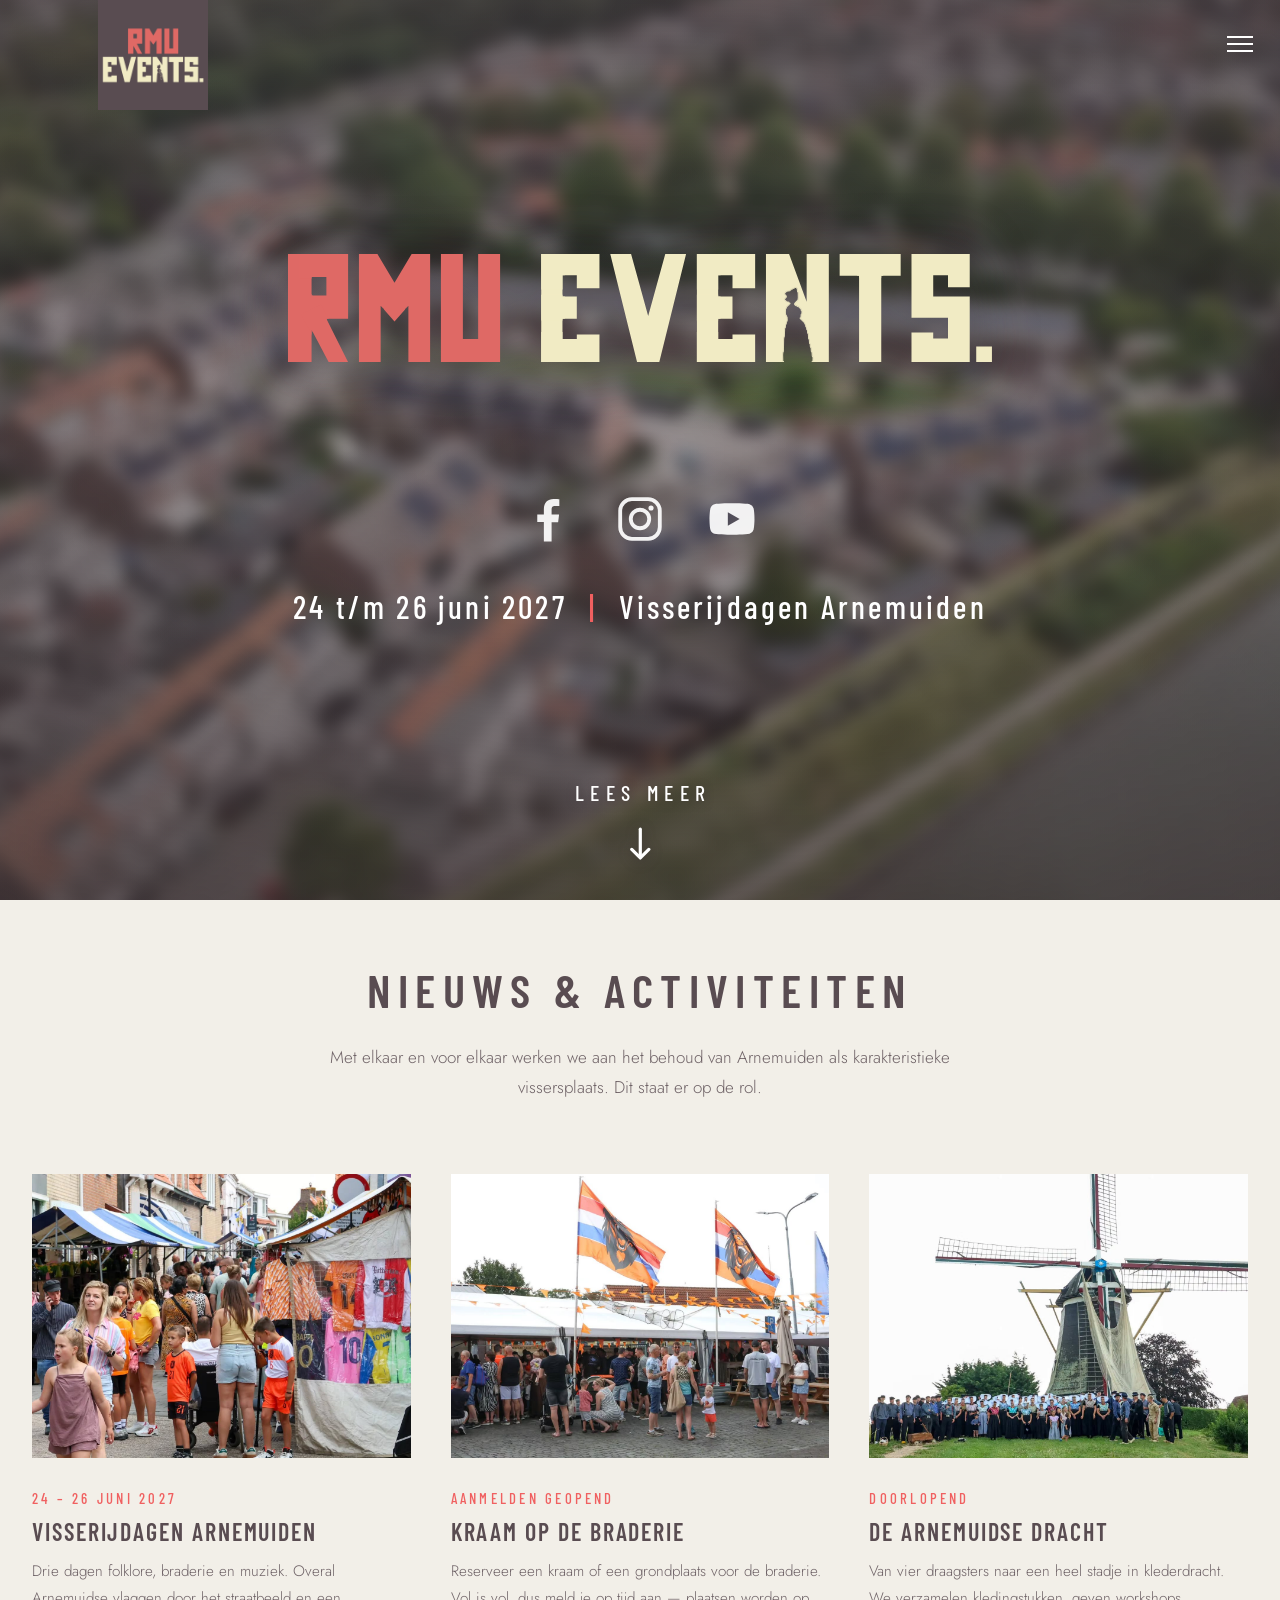
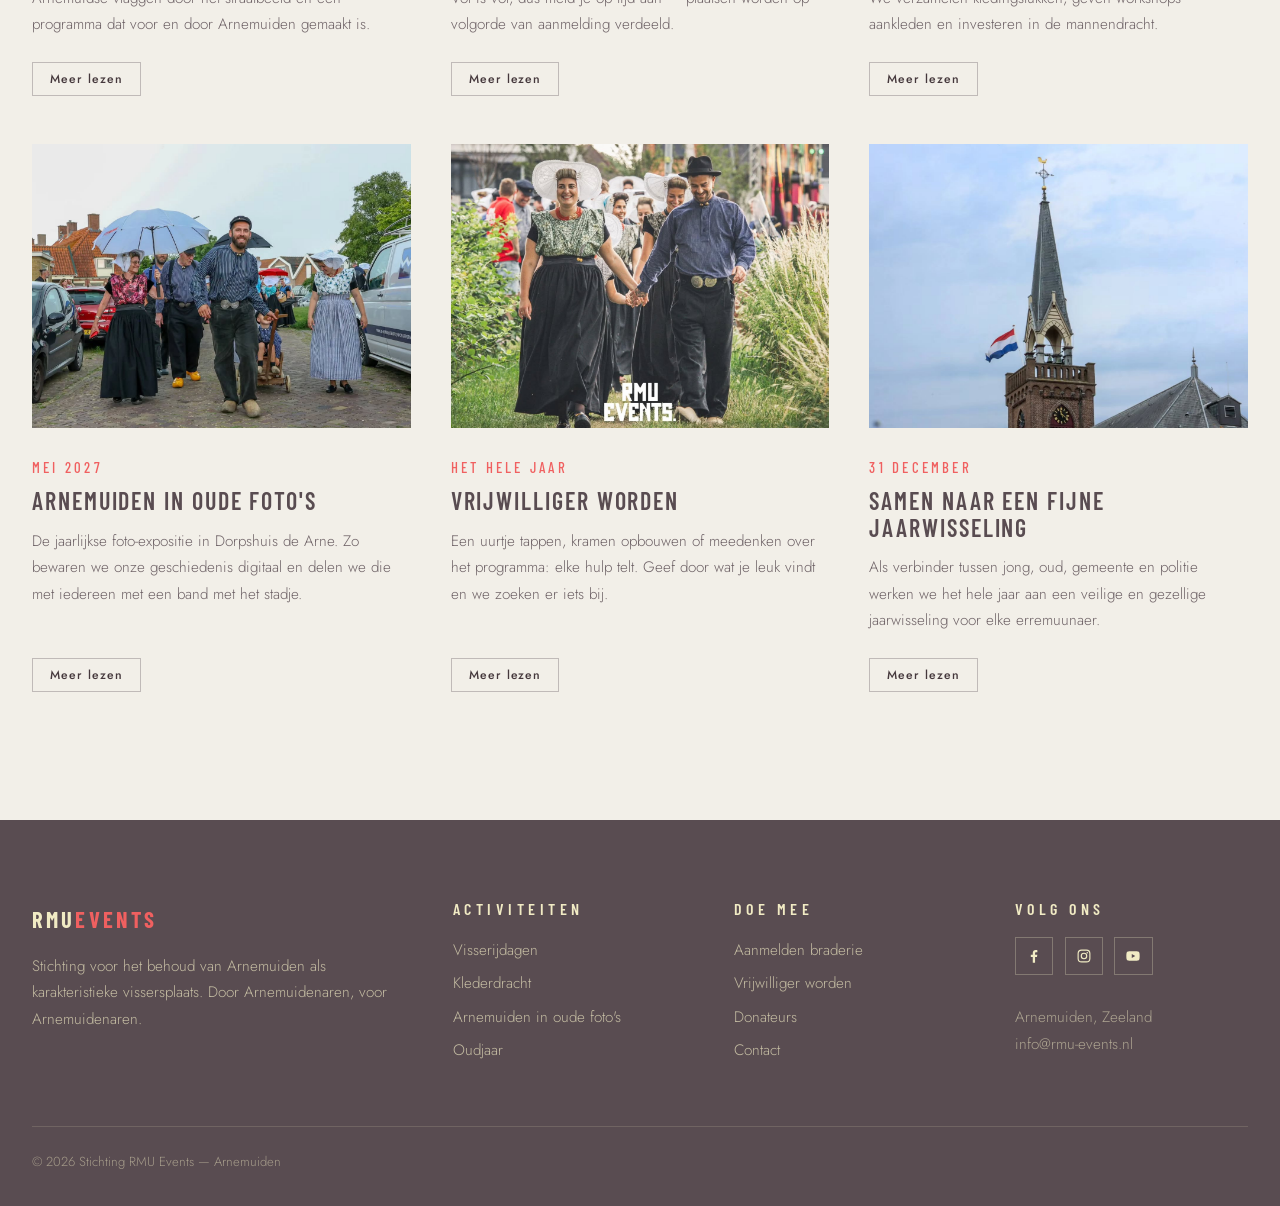
==== commit 44fb118a: "Snake pattern" ====
--- a/RMUEvents1/index.html
+++ b/RMUEvents1/index.html
@@ -110,6 +110,11 @@
 
 <!-- ============ Nieuws ============ -->
 <main>
+<!-- Sierrand met het Arnemuidse slangenpatroon; puur decoratief, en alleen
+     zichtbaar als er naast de inhoud ruimte voor is. -->
+<div class="randpatroon randpatroon--links" aria-hidden="true"></div>
+<div class="randpatroon randpatroon--rechts" aria-hidden="true"></div>
+
 <section id="nieuws" class="nieuws">
   <div class="container">
 
--- a/RMUEvents1/assets/css/style.css
+++ b/RMUEvents1/assets/css/style.css
@@ -627,6 +627,40 @@
    ook als de teksten verschillend lang zijn. */
 .nieuws-inhoud .button { margin-top: auto; }
 
+/* ---------- Sierrand: het Arnemuidse slangenpatroon ---------- */
+/* Staat binnen <main>, dus loopt mee met het nieuwsgedeelte en blijft weg
+   bij de balk, de banner en de voettekst. */
+main { position: relative; }
+
+.randpatroon {
+  display: none;
+  position: absolute;
+  top: 0;
+  bottom: 0;
+  width: 147px;
+  /* Alleen versiering: de tekst wint altijd. */
+  z-index: 0;
+  pointer-events: none;
+  background-image: url("../img/slangenpatroon.svg");
+  background-repeat: repeat-y;
+  background-position: top center;
+}
+/* Vast aan de schermrand, net als op de bestaande site. */
+.randpatroon--links  { left: 2rem; }
+/* Gespiegeld, zodat de slang aan beide kanten naar binnen wijst. */
+.randpatroon--rechts { right: 2rem; transform: scaleX(-1); }
+
+/* Pas tonen als er naast de container echt marge over is: 147px tegel plus
+   2rem afstand tot de schermrand, aan weerskanten. */
+@media (min-width: 1600px) {
+  .randpatroon { display: block; }
+}
+
+@media (prefers-reduced-motion: no-preference) {
+  .randpatroon { opacity: 0; animation: randIn 1.2s ease .3s forwards; }
+}
+@keyframes randIn { to { opacity: 1; } }
+
 /* ============================================================
    Voettekst
    ============================================================ */
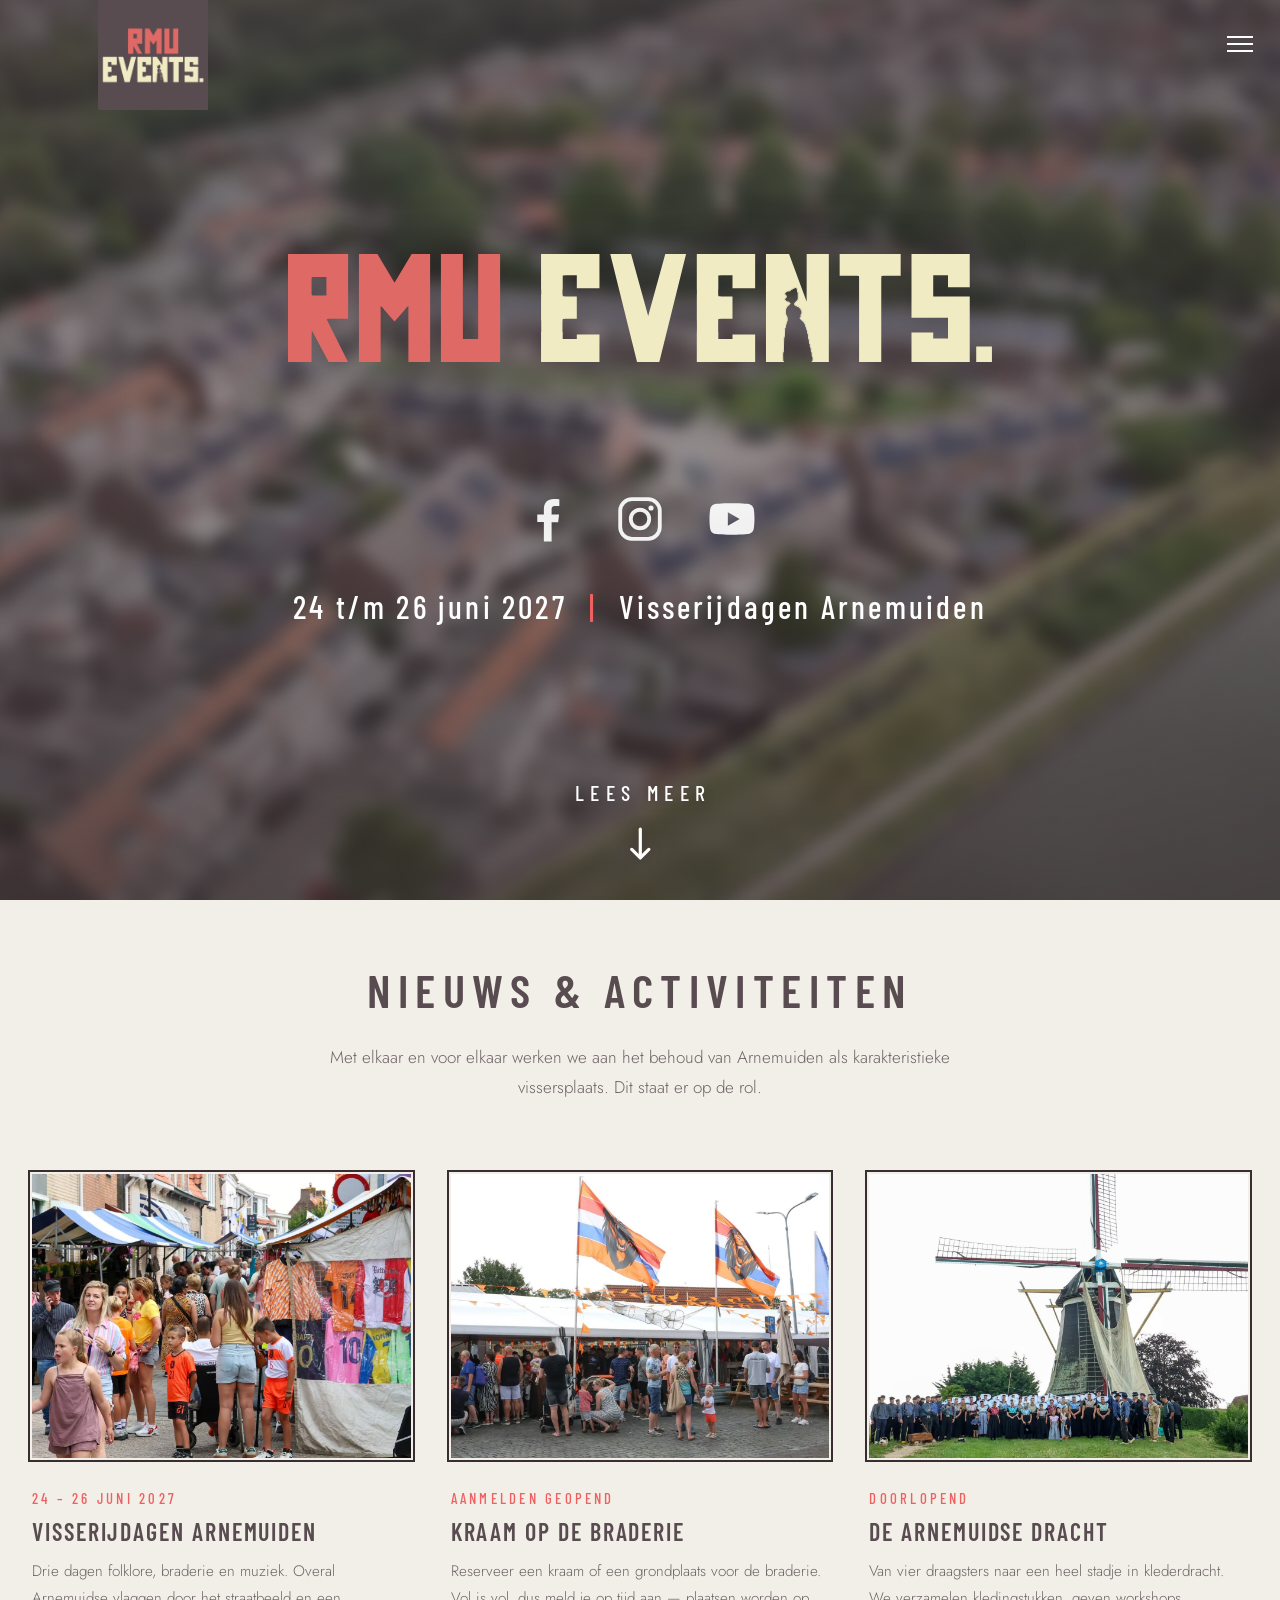
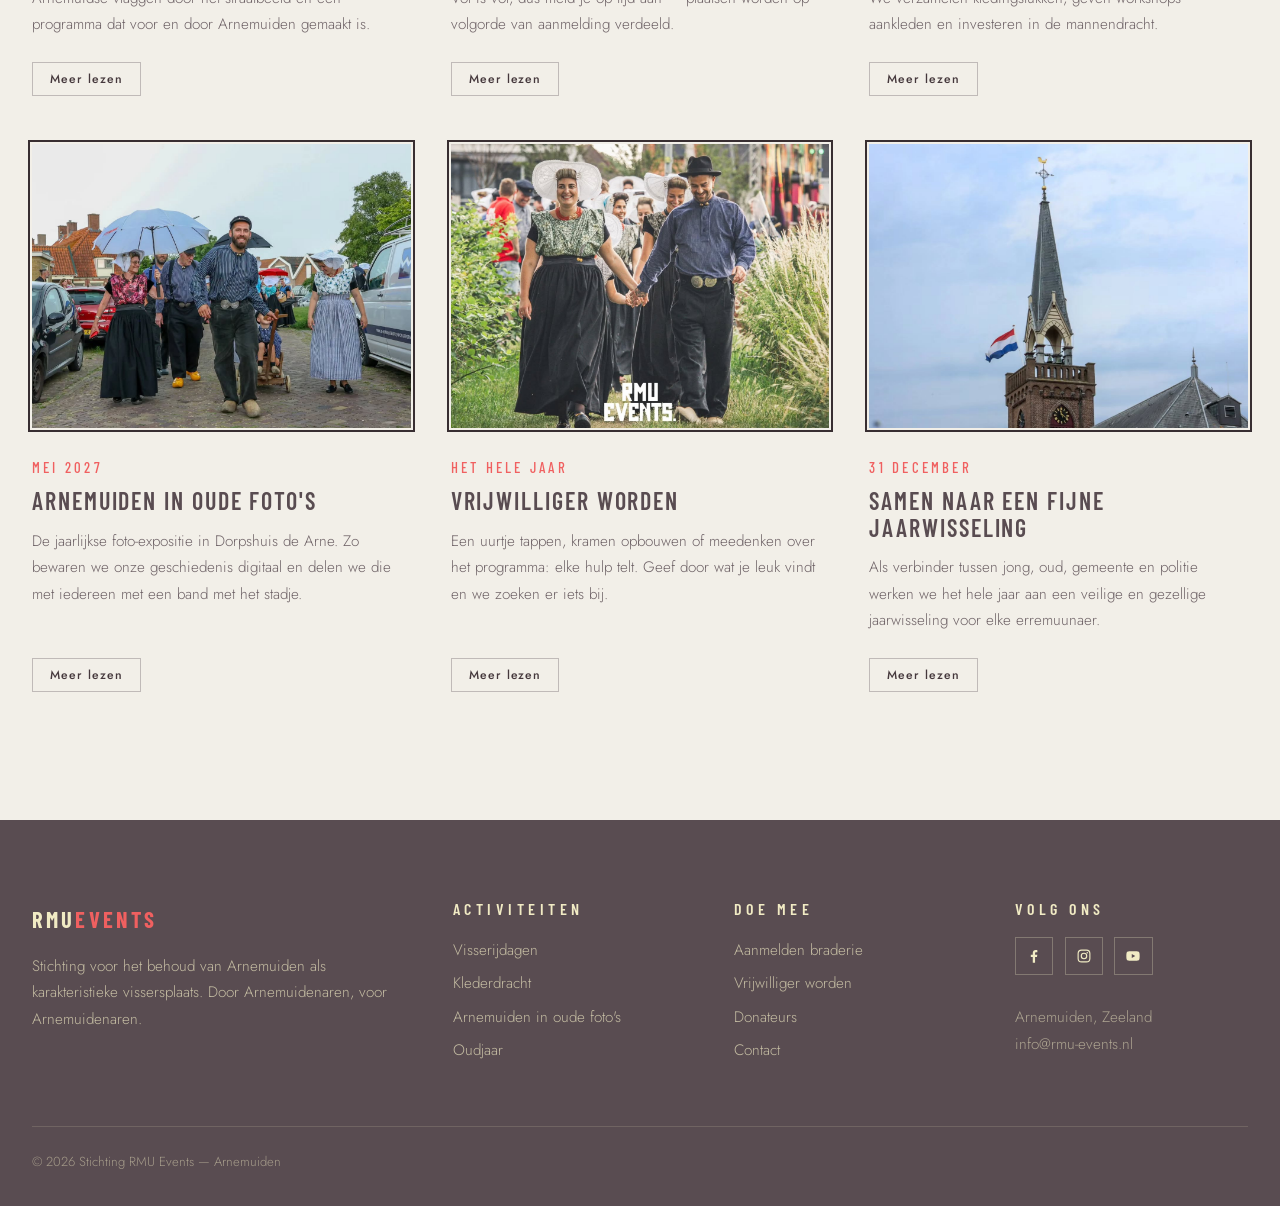
==== commit b5abc233: "Visserijdagen added + border imgs" ====
--- a/RMUEvents1/index.html
+++ b/RMUEvents1/index.html
@@ -26,9 +26,18 @@
     <nav class="nav-main" aria-label="Hoofdmenu">
       <ul>
         <li><a href="#top" class="is-current">Home</a></li>
-        <li><a href="#nieuws">Visserijdagen</a></li>
-        <li><a href="#nieuws">Klederdracht</a></li>
-        <li><a href="#nieuws">Historie</a></li>
+        <li class="heeft-submenu">
+          <button type="button" class="submenu-knop" aria-expanded="false" aria-controls="submenu-activiteiten">
+            Activiteiten
+            <svg class="chevron" viewBox="0 0 10 6" fill="none" stroke="currentColor" stroke-width="1.6" stroke-linecap="round" stroke-linejoin="round" aria-hidden="true"><path d="M1 1l4 4 4-4"/></svg>
+          </button>
+          <ul id="submenu-activiteiten" class="submenu">
+            <li><a href="visserijdagen.html">Visserijdagen</a></li>
+            <li><a href="#nieuws">Klederdracht</a></li>
+            <li><a href="#nieuws">Arnemuiden in oude foto&rsquo;s</a></li>
+            <li><a href="#nieuws">Oudjaar</a></li>
+          </ul>
+        </li>
         <li><a href="#contact">Contact</a></li>
       </ul>
     </nav>
@@ -56,9 +65,20 @@
   <nav aria-label="Menu">
     <ul class="menu-links">
       <li><a href="#top">Home</a></li>
-      <li><a href="#nieuws">Visserijdagen</a></li>
-      <li><a href="#nieuws">Klederdracht</a></li>
-      <li><a href="#nieuws">Historie</a></li>
+      <li class="menu-groep">
+        <button type="button" class="menu-groep-knop" aria-expanded="false" aria-controls="menu-activiteiten">
+          Activiteiten
+          <svg class="chevron" viewBox="0 0 10 6" fill="none" stroke="currentColor" stroke-width="1.6" stroke-linecap="round" stroke-linejoin="round" aria-hidden="true"><path d="M1 1l4 4 4-4"/></svg>
+        </button>
+        <div class="menu-subwrap">
+          <ul id="menu-activiteiten" class="menu-sublinks">
+            <li><a href="visserijdagen.html">Visserijdagen</a></li>
+            <li><a href="#nieuws">Klederdracht</a></li>
+            <li><a href="#nieuws">Arnemuiden in oude foto&rsquo;s</a></li>
+            <li><a href="#nieuws">Oudjaar</a></li>
+          </ul>
+        </div>
+      </li>
       <li><a href="#contact">Contact</a></li>
     </ul>
   </nav>
@@ -127,13 +147,13 @@
     <div class="nieuws-raster">
 
       <article class="nieuws-item">
-        <a class="nieuws-beeld" href="#nieuws"><img src="assets/img/braderie.jpg" alt="Drukte op de braderie: kramen en bezoekers in de straten van Arnemuiden"></a>
+        <a class="nieuws-beeld" href="visserijdagen.html"><img src="assets/img/braderie.jpg" alt="Drukte op de braderie: kramen en bezoekers in de straten van Arnemuiden"></a>
         <div class="nieuws-inhoud">
           <p class="meta">24 – 26 juni 2027</p>
-          <h3><a href="#nieuws">Visserijdagen Arnemuiden</a></h3>
+          <h3><a href="visserijdagen.html">Visserijdagen Arnemuiden</a></h3>
           <p>Drie dagen folklore, braderie en muziek. Overal Arnemuidse vlaggen door het straatbeeld
             en een programma dat voor en door Arnemuiden gemaakt is.</p>
-          <a class="button small" href="#nieuws">Meer lezen</a>
+          <a class="button small" href="visserijdagen.html">Meer lezen</a>
         </div>
       </article>
 
@@ -209,7 +229,7 @@
     <div class="voet-kolom">
       <h2>Activiteiten</h2>
       <ul>
-        <li><a href="#nieuws">Visserijdagen</a></li>
+        <li><a href="visserijdagen.html">Visserijdagen</a></li>
         <li><a href="#nieuws">Klederdracht</a></li>
         <li><a href="#nieuws">Arnemuiden in oude foto's</a></li>
         <li><a href="#nieuws">Oudjaar</a></li>
--- a/RMUEvents1/assets/css/style.css
+++ b/RMUEvents1/assets/css/style.css
@@ -210,8 +210,16 @@
   grid-column: 2;
   justify-self: center;
 }
-#header .nav-main ul { display: flex; gap: 2.6rem; }
-#header .nav-main a {
+#header .nav-main > ul { display: flex; align-items: center; gap: 2.6rem; }
+#header .nav-main > ul > li { display: flex; align-items: center; }
+#header .nav-main > ul > li > a,
+#header .submenu-knop {
+  /* Allemaal dezelfde doos: een <button> begint met line-height "normal"
+     en een <a> erft de 1.75 van de body, en dan staat de tekst van
+     "Activiteiten" net iets hoger dan die van zijn buren. */
+  display: inline-flex;
+  align-items: center;
+  line-height: 1;
   font-family: var(--font-head);
   font-weight: 500;
   font-size: 1.25rem;
@@ -221,7 +229,8 @@
   padding: .4em 0;
   position: relative;
 }
-#header .nav-main a::after {
+#header .nav-main > ul > li > a::after,
+#header .submenu-knop::after {
   content: "";
   position: absolute;
   left: 0; right: 0; bottom: 0;
@@ -230,10 +239,76 @@
   transform: scaleX(0);
   transition: transform .25s ease;
 }
-#header .nav-main a:hover,
-#header .nav-main a.is-current { color: var(--coral); }
-#header .nav-main a:hover::after,
-#header .nav-main a.is-current::after { transform: scaleX(1); }
+#header .nav-main > ul > li > a:hover,
+#header .nav-main > ul > li > a.is-current,
+#header .submenu-knop:hover,
+#header .heeft-submenu.is-open > .submenu-knop { color: var(--coral); }
+#header .nav-main > ul > li > a:hover::after,
+#header .nav-main > ul > li > a.is-current::after,
+#header .submenu-knop:hover::after,
+#header .heeft-submenu.is-open > .submenu-knop::after { transform: scaleX(1); }
+
+/* --- Uitklapmenu "Activiteiten" in de balk --- */
+.heeft-submenu { position: relative; }
+.submenu-knop {
+  gap: .5em;
+  background: none;
+  border: 0;
+  cursor: pointer;
+  /* De knop erft de kleurovergang van de balk, net als de links ernaast. */
+  transition: color .35s ease;
+}
+.submenu-knop .chevron {
+  width: .6em; height: .6em;
+  transition: transform .25s ease;
+}
+.heeft-submenu:hover > .submenu-knop .chevron,
+.heeft-submenu:focus-within > .submenu-knop .chevron,
+.heeft-submenu.is-open > .submenu-knop .chevron { transform: rotate(180deg); }
+
+.submenu {
+  position: absolute;
+  top: 100%;
+  left: 50%;
+  margin-top: .7rem;
+  min-width: 15rem;
+  padding: .5rem 0;
+  background: var(--plum-dark);
+  box-shadow: 0 18px 40px -14px rgba(56, 46, 49, .55);
+  /* Verborgen, maar wel al opgemeten: zo kan hij zachtjes invouwen. */
+  opacity: 0;
+  visibility: hidden;
+  transform: translate(-50%, -.4rem);
+  transition: opacity .22s ease, transform .22s ease, visibility .22s;
+}
+/* Brugje over de tussenruimte, anders valt de muis onderweg buiten het
+   menu en klapt het weer dicht voor je er bent. */
+.submenu::before {
+  content: "";
+  position: absolute;
+  left: 0; right: 0; top: -.7rem;
+  height: .7rem;
+}
+.heeft-submenu:hover > .submenu,
+.heeft-submenu:focus-within > .submenu,
+.heeft-submenu.is-open > .submenu {
+  opacity: 1;
+  visibility: visible;
+  transform: translate(-50%, 0);
+}
+.submenu a {
+  display: block;
+  padding: .6em 1.5em;
+  font-family: var(--font-head);
+  font-weight: 500;
+  font-size: 1.05rem;
+  letter-spacing: .12em;
+  text-transform: uppercase;
+  white-space: nowrap;
+  color: rgba(241, 235, 196, .82);
+}
+.submenu a:hover,
+.submenu a.is-current { background: rgba(241, 235, 196, .08); color: var(--coral); }
 
 /* --- Label + twee knoppen rechtsboven --- */
 .nav-actions {
@@ -288,9 +363,12 @@
 }
 /* Het logovlak blijft crème; alleen de balk eromheen verkleurt. */
 #header.is-vast .logo { height: var(--header-h-klein); transform: translateX(0) scale(1); }
-#header.is-vast .nav-main a { color: rgba(241, 235, 196, .82); }
-#header.is-vast .nav-main a:hover,
-#header.is-vast .nav-main a.is-current { color: var(--coral); }
+#header.is-vast .nav-main > ul > li > a,
+#header.is-vast .submenu-knop { color: rgba(241, 235, 196, .82); }
+#header.is-vast .nav-main > ul > li > a:hover,
+#header.is-vast .nav-main > ul > li > a.is-current,
+#header.is-vast .submenu-knop:hover,
+#header.is-vast .heeft-submenu.is-open > .submenu-knop { color: var(--coral); }
 #header.is-vast .actions-label { color: rgba(241, 235, 196, .7); }
 #header.is-vast .button.ghost { border-color: rgba(241, 235, 196, .5); color: var(--cream); }
 #header.is-vast .button.ghost:hover { background: var(--cream); color: var(--plum-dark); border-color: var(--cream); }
@@ -300,7 +378,8 @@
    dit blok weg; het overschrijft de regels hierboven één op één.
 
 #header.is-vast { background: var(--cream-soft); box-shadow: 0 2px 20px rgba(89, 76, 81, .16); }
-#header.is-vast .nav-main a { color: var(--plum); }
+#header.is-vast .nav-main > ul > li > a,
+#header.is-vast .submenu-knop { color: var(--plum); }
 #header.is-vast .actions-label { color: var(--text-soft); }
 #header.is-vast .button.ghost { border-color: var(--border-2); color: var(--plum); }
 #header.is-vast .button.ghost:hover { background: var(--plum); color: var(--cream); border-color: var(--plum); }
@@ -345,10 +424,12 @@
 .menu-sluiten:hover { color: var(--coral); }
 .menu-sluiten svg { width: 1.2rem; height: 1.2rem; }
 
-.menu-links li { border-bottom: solid 1px rgba(241, 235, 196, .14); }
-.menu-links li:first-child { border-top: solid 1px rgba(241, 235, 196, .14); }
-.menu-links a {
+.menu-links > li { border-bottom: solid 1px rgba(241, 235, 196, .14); }
+.menu-links > li:first-child { border-top: solid 1px rgba(241, 235, 196, .14); }
+.menu-links a,
+.menu-groep-knop {
   display: block;
+  width: 100%;
   padding: .95em 0;
   font-family: var(--font-head);
   font-weight: 500;
@@ -357,7 +438,40 @@
   text-transform: uppercase;
   color: var(--cream);
 }
-.menu-links a:hover { color: var(--coral); }
+.menu-links a:hover,
+.menu-groep-knop:hover { color: var(--coral); }
+
+.menu-groep-knop {
+  display: flex;
+  align-items: center;
+  justify-content: space-between;
+  gap: 1em;
+  background: none;
+  border: 0;
+  text-align: left;
+  cursor: pointer;
+}
+.menu-groep-knop .chevron { width: .62em; height: .62em; transition: transform .3s ease; }
+.menu-groep.is-open > .menu-groep-knop .chevron { transform: rotate(180deg); }
+
+/* Openvouwen zonder een vaste hoogte te hoeven raden: een raster van 0fr
+   naar 1fr laat de lijst zijn eigen hoogte bepalen en is toch te animeren. */
+.menu-subwrap {
+  display: grid;
+  grid-template-rows: 0fr;
+  transition: grid-template-rows .3s ease;
+}
+.menu-groep.is-open > .menu-subwrap { grid-template-rows: 1fr; }
+.menu-sublinks { overflow: hidden; }
+.menu-sublinks a {
+  padding: .6em 0 .6em 1.2em;
+  font-size: 1.05rem;
+  letter-spacing: .12em;
+  color: rgba(241, 235, 196, .72);
+  border-left: solid 2px rgba(241, 235, 196, .2);
+}
+.menu-sublinks li:last-child a { margin-bottom: .8em; }
+.menu-sublinks a:hover { color: var(--coral); border-left-color: var(--coral); }
 
 /* De twee knoppen uit de balk komen hier terug, onder hetzelfde
    kopje "Aanmelden" dat op breed scherm het label ervoor is. */
@@ -589,8 +703,11 @@
 .nieuws-beeld {
   display: block;
   overflow: hidden;
-  background: var(--plum-darker);
   aspect-ratio: 4 / 3;
+  /* Dezelfde pruimtint als de randen om de knoppen: net genoeg om de foto
+     van de achtergrond te lichten, zonder een lijstje te worden. */
+  outline: solid 2px var(--plum-darker);
+  outline-offset: 2px;
 }
 .nieuws-beeld img {
   width: 100%; height: 100%;
@@ -662,6 +779,63 @@
 @keyframes randIn { to { opacity: 1; } }
 
 /* ============================================================
+   Subpagina (artikel)
+   ============================================================ */
+/* Geen banner om onderdoor te schuiven, dus de vaste balk moet hier zijn
+   eigen ruimte krijgen; anders begint de tekst eronder. */
+.subpagina main { padding-top: var(--header-h-klein); }
+
+.artikel { padding: 4rem 0 8rem; background: var(--bg); }
+
+.kruimels {
+  display: flex;
+  flex-wrap: wrap;
+  align-items: center;
+  gap: .6em;
+  margin-bottom: 3rem;
+  font-family: var(--font-head);
+  font-size: .95rem;
+  letter-spacing: .18em;
+  text-transform: uppercase;
+  color: var(--text-soft);
+}
+.kruimels a { color: var(--text); }
+.kruimels a:hover { color: var(--coral); }
+.kruimels [aria-current] { color: var(--plum); }
+
+/* Dezelfde gecentreerde kop als bij "Nieuws & activiteiten"; alleen de
+   datum erboven is nieuw. */
+.artikel .sectie-kop { margin-bottom: 3rem; }
+.artikel .sectie-kop .meta {
+  font-family: var(--font-head);
+  font-weight: 500;
+  font-size: .9rem;
+  letter-spacing: .28em;
+  text-transform: uppercase;
+  color: var(--coral);
+  margin-bottom: 1em;
+}
+.artikel .sectie-kop h1 {
+  font-size: clamp(2.2rem, 5vw, 3.4rem);
+  letter-spacing: .16em;
+  color: var(--plum);
+  margin-bottom: .5em;
+}
+
+/* Een lopende tekst leest prettiger in een smallere kolom dan het
+   nieuwsraster breed is. */
+.artikel-tekst {
+  max-width: 44rem;
+  margin: 0 auto;
+  font-size: 1.05rem;
+}
+
+/* Iets ruimer dan de tekstkolom, maar de foto is 1024px breed: verder
+   oprekken levert alleen een zachtere foto op. */
+.artikel-beeld { max-width: 60rem; margin: 4rem auto 0; }
+.artikel-beeld img { width: 100%; outline: solid 2px var(--plum-darker); outline-offset: 2px; }
+
+/* ============================================================
    Voettekst
    ============================================================ */
 .voettekst {
@@ -756,7 +930,10 @@
   /* Op telefoonformaat is er geen ruimte voor het uitvergrote logo naast de
      hamburger: hier staat het meteen klein in de hoek, ook bovenaan. */
   #header .logo { transform: translateX(0) scale(1); }
-  .nieuws { padding: 4.5rem 0 5rem; }
+  .nieuws,
+  .artikel { padding: 4.5rem 0 5rem; }
+  .kruimels { margin-bottom: 2rem; }
+  .artikel-beeld { margin-top: 2.5rem; }
   .nieuws-raster { grid-template-columns: 1fr; gap: 3rem; }
   .sectie-kop { margin-bottom: 3rem; }
   .hero-socials { margin-bottom: 1.5rem; }
